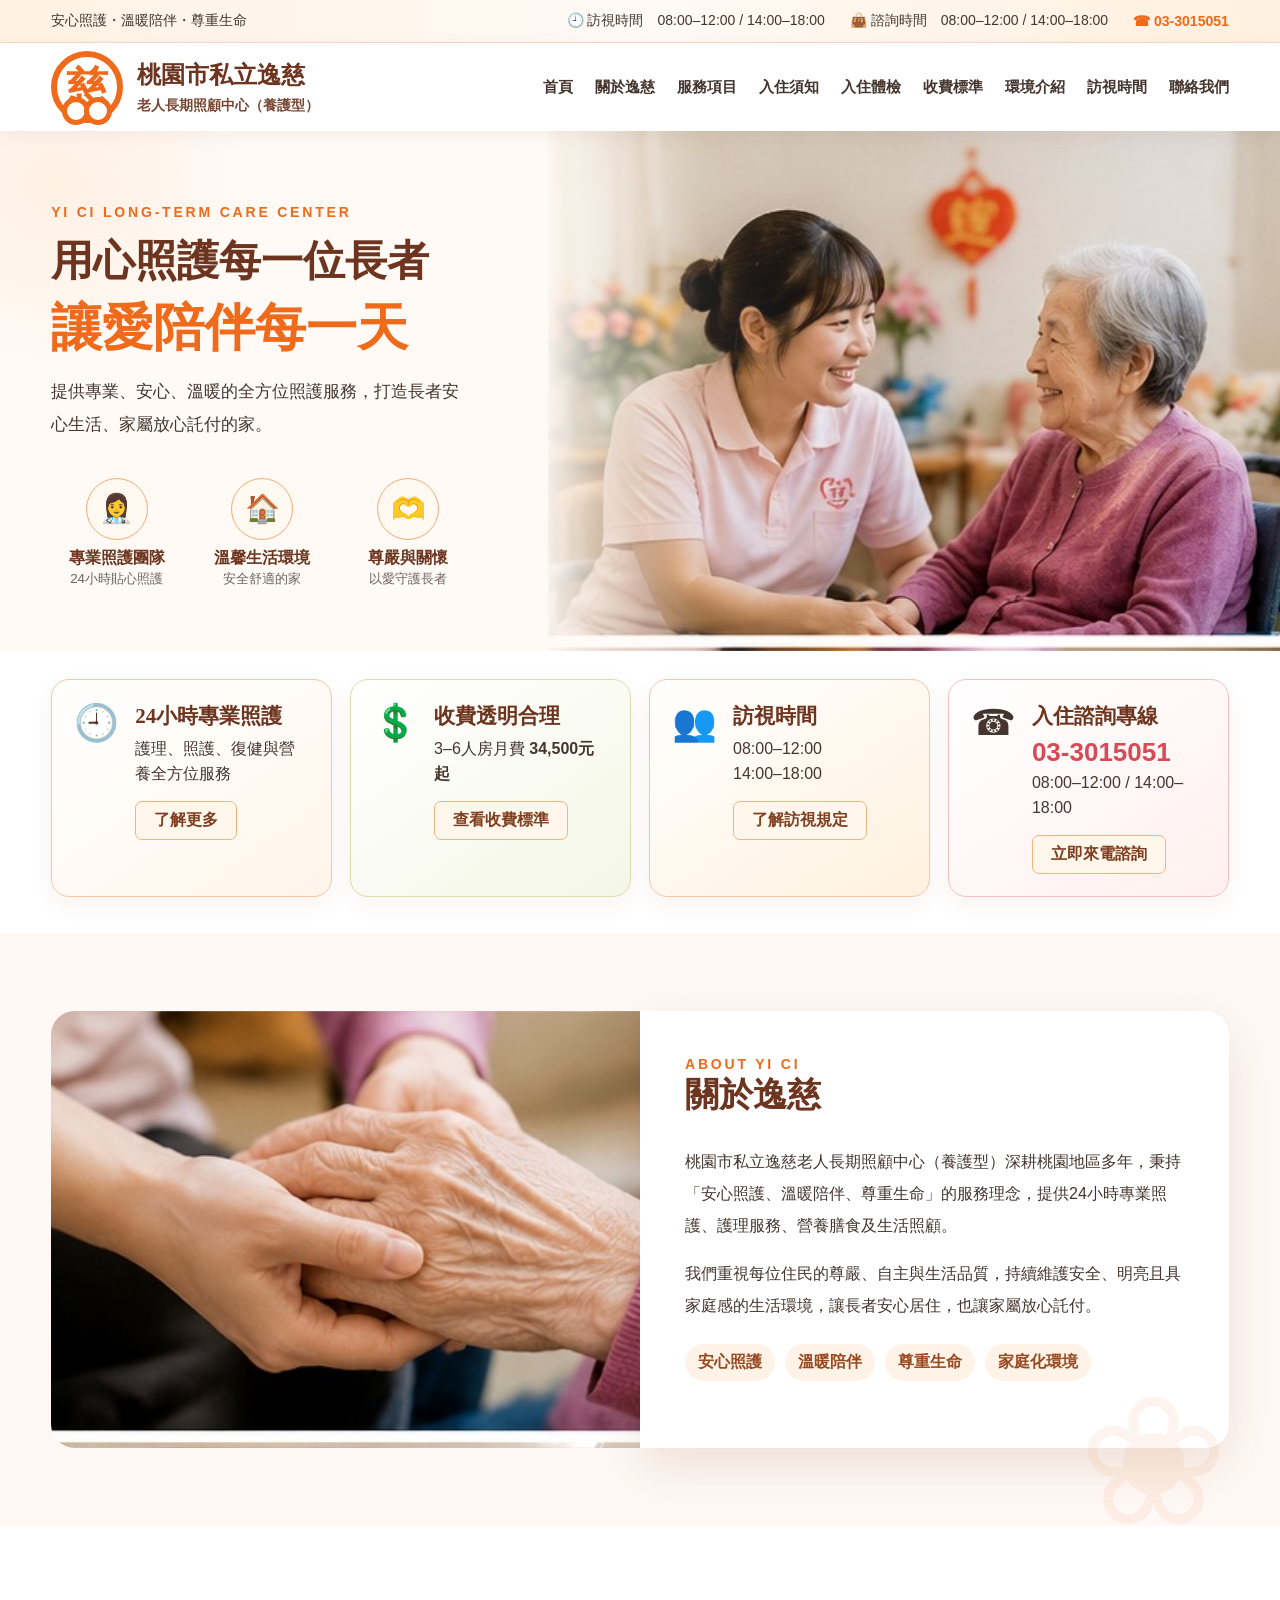
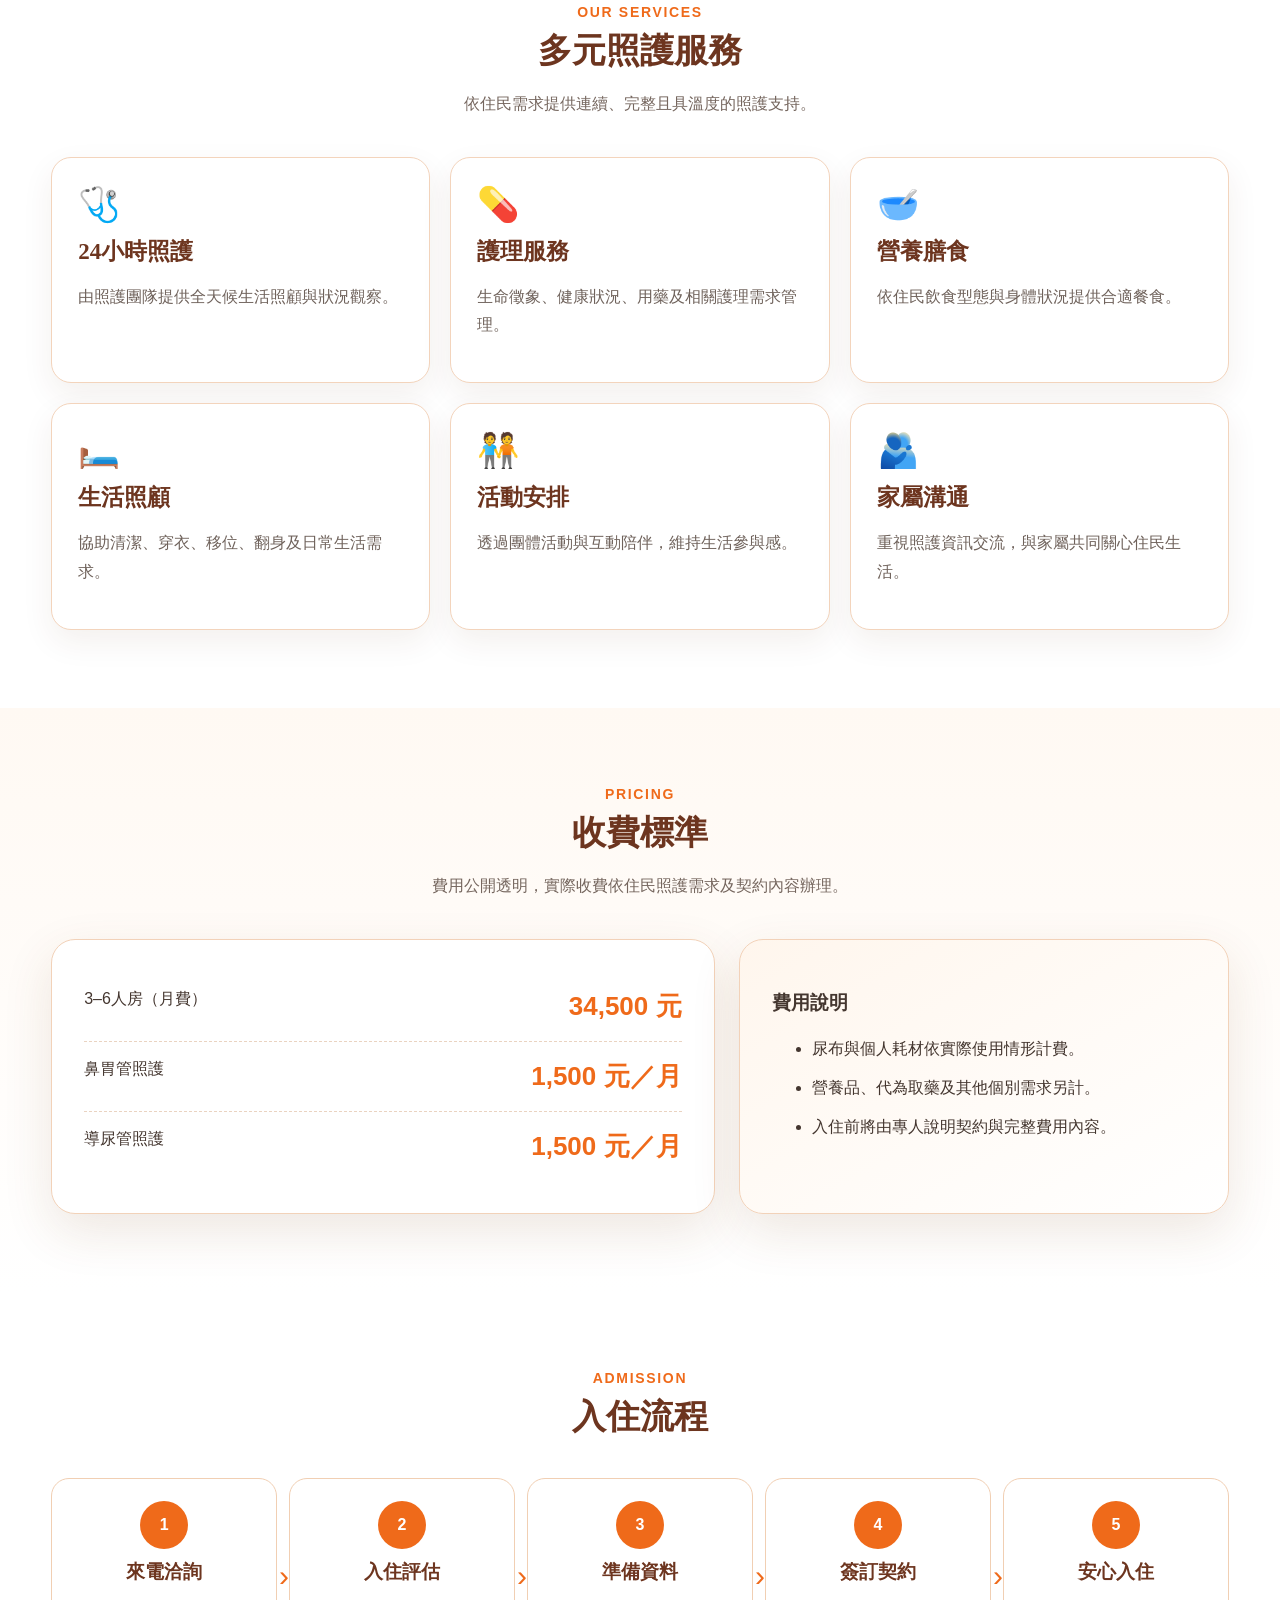
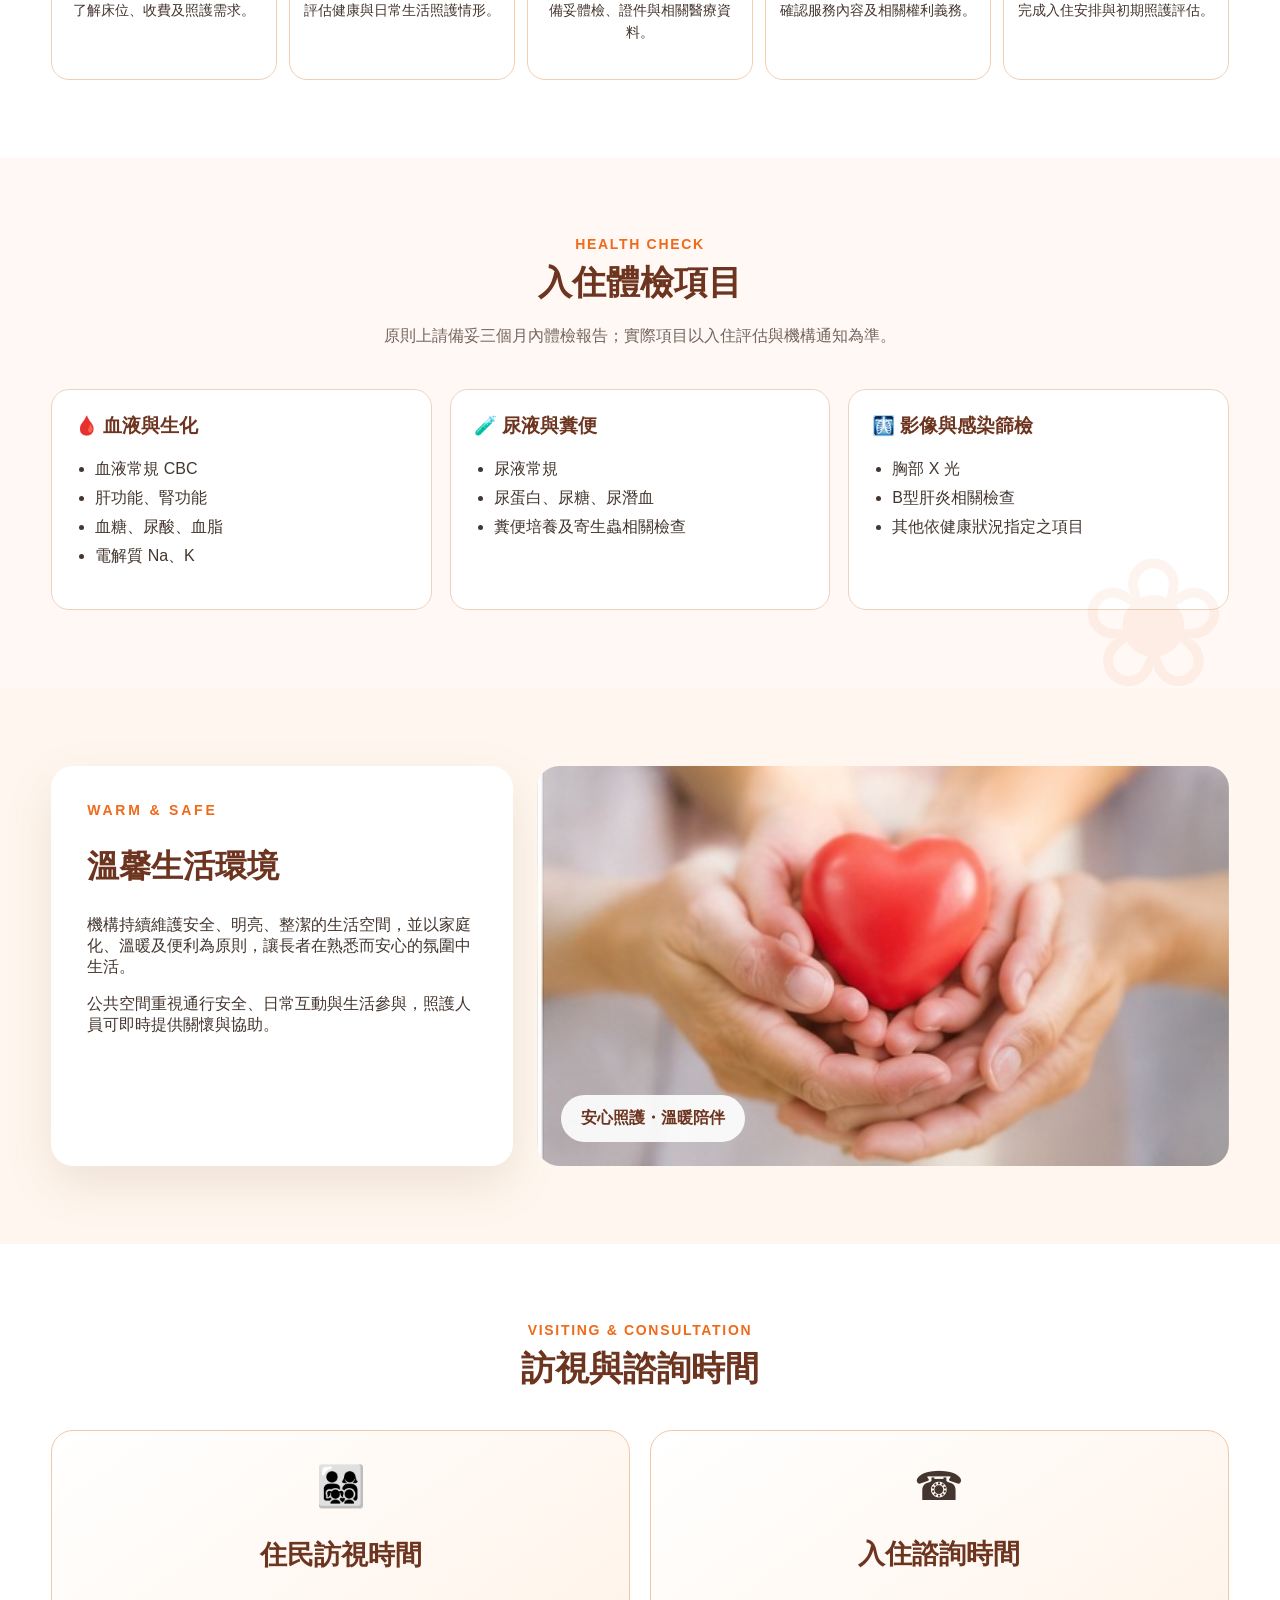
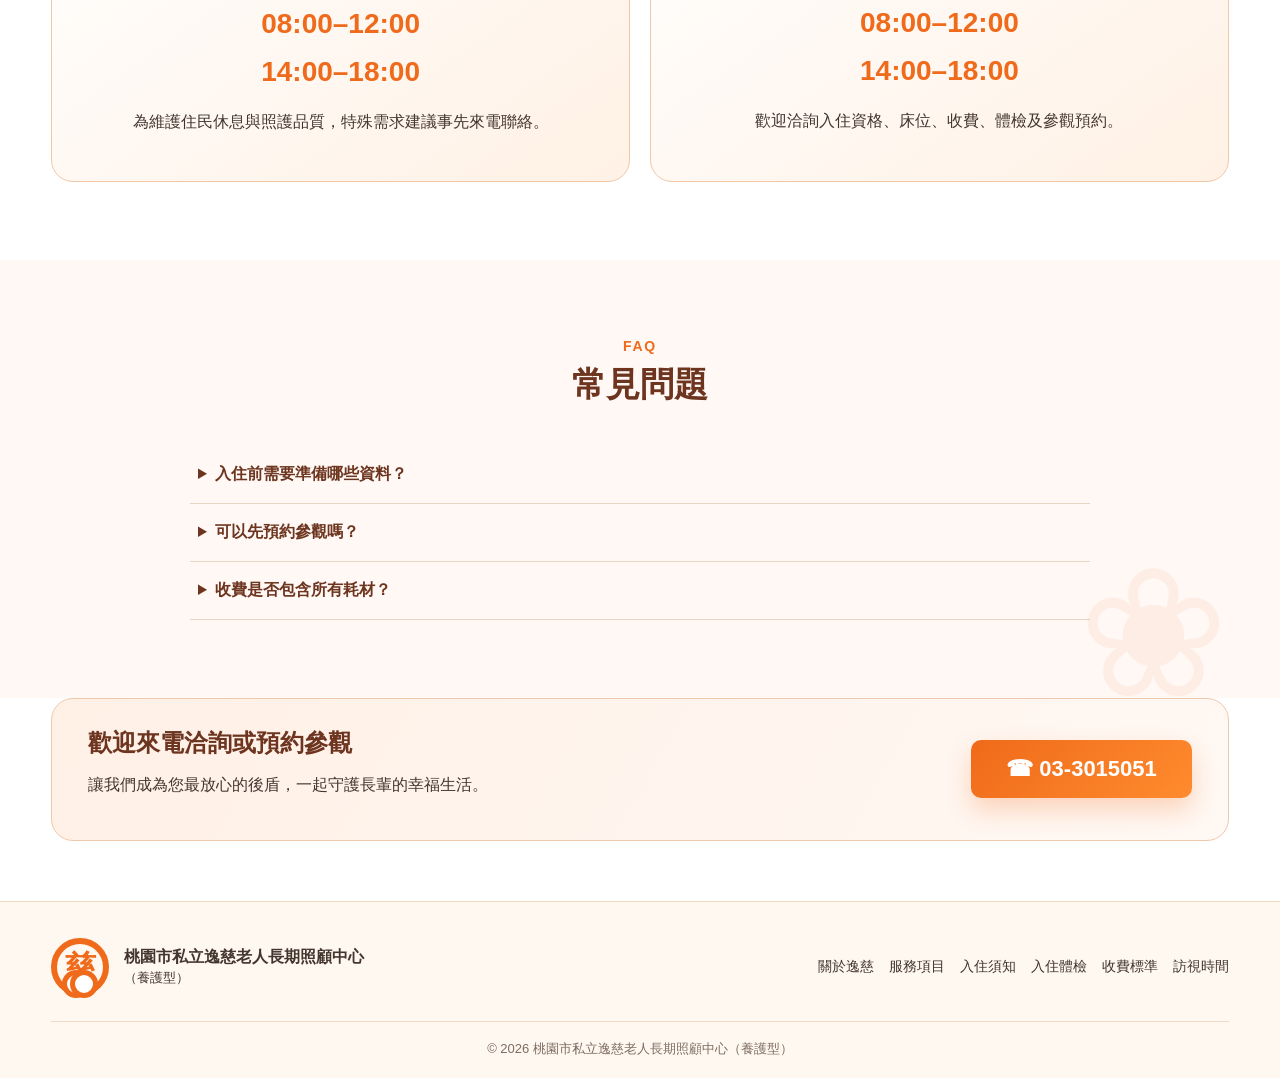
==== index.html @ f3d0037b "Add files via upload" ====
<!doctype html>
<html lang="zh-Hant">
<head>
<meta charset="utf-8">
<meta name="viewport" content="width=device-width, initial-scale=1">
<meta name="description" content="桃園市私立逸慈老人長期照顧中心（養護型），提供24小時專業照護、護理服務、生活照顧與入住諮詢。">
<title>桃園市私立逸慈老人長期照顧中心（養護型）</title>
<style>
:root{
  --orange:#ef6a1a;--orange2:#ff8a43;--brown:#6d351f;--text:#44362f;
  --cream:#fff8f1;--soft:#fff1e5;--line:#f4c6a3;--green:#789b2e;--red:#d94a56;
  --shadow:0 18px 50px rgba(112,62,27,.12);--radius:24px;
}
*{box-sizing:border-box}html{scroll-behavior:smooth}
body{margin:0;font-family:"Noto Sans TC","Microsoft JhengHei",sans-serif;color:var(--text);background:#fff}
a{text-decoration:none;color:inherit}.container{width:min(1180px,92%);margin:auto}
.topbar{background:linear-gradient(90deg,#fff2e4,#fffaf5,#fff0df);border-bottom:1px solid #f7dbc6}
.topbar .container{min-height:42px;display:flex;align-items:center;justify-content:space-between;gap:20px;font-size:14px}
.top-items{display:flex;gap:25px;align-items:center}.top-items strong{color:var(--orange)}
header{position:sticky;top:0;z-index:20;background:rgba(255,255,255,.96);backdrop-filter:blur(10px);box-shadow:0 4px 18px rgba(80,40,20,.06)}
.nav{min-height:88px;display:flex;align-items:center;justify-content:space-between;gap:25px}
.brand{display:flex;align-items:center;gap:14px;min-width:360px}
.logo{width:72px;height:72px;display:grid;place-items:center;border:6px solid var(--orange);border-radius:50%;position:relative;color:var(--orange);font:700 42px "DFKai-SB","KaiTi",serif}
.logo:before,.logo:after{content:"";position:absolute;width:18px;height:18px;background:#fff;border:5px solid var(--orange);border-radius:50%;bottom:-8px}
.logo:before{left:5px}.logo:after{right:5px}
.brand h1{font-family:"DFKai-SB","KaiTi",serif;font-size:24px;color:var(--brown);margin:0 0 5px;white-space:nowrap}
.brand small{font-size:14px;color:#774733;font-weight:700}
.menu{display:flex;gap:22px;align-items:center;font-size:15px;font-weight:700}
.menu a{position:relative;padding:32px 0}.menu a:after{content:"";position:absolute;left:50%;right:50%;bottom:21px;height:2px;background:var(--orange);transition:.25s}
.menu a:hover:after{left:0;right:0}.mobile-menu{display:none}

.hero{background:linear-gradient(90deg,#fffaf5 0 42%,#f6e4d5 42%);overflow:hidden}
.hero-grid{display:grid;grid-template-columns:42% 58%;min-height:520px}
.hero-copy{padding:60px 5vw 50px max(4vw,calc((100vw - 1180px)/2));display:flex;flex-direction:column;justify-content:center;background:
radial-gradient(circle at 10% 10%,rgba(255,204,166,.22),transparent 28%)}
.eyebrow{color:var(--orange);font-weight:900;letter-spacing:.2em;font-size:14px}
.hero h2{font-family:"DFKai-SB","KaiTi",serif;font-size:42px;line-height:1.42;color:var(--brown);margin:12px 0}
.hero h2 span{display:block;color:var(--orange);font-size:51px}
.hero-copy>p{font-size:17px;line-height:1.9;margin:0 0 25px}
.hero-points{display:grid;grid-template-columns:repeat(3,1fr);gap:15px;margin-top:12px}
.point{text-align:center}.point-icon{width:62px;height:62px;margin:auto;border:1px solid #f2ae75;border-radius:50%;display:grid;place-items:center;font-size:28px;background:#fff9f2}
.point b{display:block;margin-top:8px;color:var(--brown)}.point small{color:#6e625d}
.hero-photo{position:relative;min-height:520px;background:url("assets/hero-care.jpg") center/cover no-repeat}
.hero-photo:before{content:"";position:absolute;inset:0;background:linear-gradient(90deg,#fffaf5 0%,rgba(255,250,245,.12) 22%,transparent 55%)}

.quick{padding:28px 0 36px;background:#fff}
.quick-grid{display:grid;grid-template-columns:repeat(4,1fr);gap:18px}
.quick-card{min-height:165px;border:1px solid var(--line);border-radius:18px;padding:22px;display:flex;gap:16px;align-items:flex-start;background:linear-gradient(145deg,#fff,#fff5ea);box-shadow:0 8px 24px rgba(129,70,34,.06)}
.quick-card:nth-child(2){background:linear-gradient(145deg,#fff,#f4f7e6);border-color:#d8dfa9}
.quick-card:nth-child(3){background:linear-gradient(145deg,#fff,#fff1df)}
.quick-card:nth-child(4){background:linear-gradient(145deg,#fff,#fff0ef);border-color:#f2c0c0}
.quick-icon{font-size:36px}.quick-card h3{margin:0 0 7px;font-family:"DFKai-SB","KaiTi",serif;color:var(--brown);font-size:21px}
.quick-card p{margin:3px 0;line-height:1.55}.quick-card .big{font-size:26px;color:var(--red);font-weight:900}
.mini-btn{display:inline-block;margin-top:11px;padding:8px 18px;border:1px solid #efb57d;border-radius:7px;background:#fff7eb;color:#7e3e1f;font-weight:700}

.section{padding:78px 0}.title{text-align:center;margin-bottom:38px}
.title .eyebrow{letter-spacing:.12em}.title h2{font:700 34px "DFKai-SB","KaiTi",serif;color:var(--brown);margin:8px}
.title p{color:#75665e;line-height:1.8}
.about{background:#fff8f4;position:relative;overflow:hidden}
.about:after{content:"❀";position:absolute;right:4%;bottom:-40px;font-size:180px;color:rgba(239,106,26,.07)}
.about-grid{display:grid;grid-template-columns:1fr 1fr;align-items:stretch}
.about-image{min-height:390px;background:url("assets/hands-care.jpg") center/cover;border-radius:24px 0 0 24px}
.about-copy{background:#fff;padding:45px;border-radius:0 24px 24px 0;box-shadow:var(--shadow)}
.about-copy h2{font:700 34px "DFKai-SB","KaiTi",serif;color:var(--brown);margin-top:0}
.about-copy p{line-height:2;font-size:16px}
.badges{display:flex;flex-wrap:wrap;gap:10px;margin:22px 0}.badge{padding:8px 13px;border-radius:99px;background:#fff2e7;color:#9a4a20;font-weight:700}

.services-grid{display:grid;grid-template-columns:repeat(3,1fr);gap:20px}
.service{border:1px solid #f3d4bc;border-radius:20px;padding:26px;background:#fff;box-shadow:0 12px 32px rgba(90,44,18,.07);transition:.25s}
.service:hover{transform:translateY(-5px);box-shadow:var(--shadow)}
.service .ico{font-size:34px}.service h3{font:700 23px "DFKai-SB","KaiTi",serif;color:var(--brown);margin:12px 0}.service p{line-height:1.8;color:#6f625b}

.price{background:linear-gradient(180deg,#fff9f3,#fff)}
.price-board{display:grid;grid-template-columns:1.15fr .85fr;gap:24px}
.price-main,.notice{border-radius:var(--radius);background:#fff;box-shadow:var(--shadow);padding:32px;border:1px solid #f2d2b9}
.price-row{display:flex;justify-content:space-between;gap:20px;padding:17px 0;border-bottom:1px dashed #ead3c1}
.price-row:last-child{border:0}.price-row strong{color:var(--orange);font-size:26px}
.notice{background:linear-gradient(150deg,#fff6ed,#fff)}.notice li{margin:12px 0;line-height:1.7}

.flow{display:grid;grid-template-columns:repeat(5,1fr);gap:12px;position:relative}
.step{text-align:center;padding:22px 12px;background:#fff;border:1px solid #f1cfb3;border-radius:18px;position:relative}
.step:not(:last-child):after{content:"›";position:absolute;right:-13px;top:40%;font-size:30px;color:var(--orange);z-index:2}
.step span{width:48px;height:48px;border-radius:50%;display:grid;place-items:center;margin:0 auto 10px;background:var(--orange);color:#fff;font-weight:900}.step h3{margin:7px;color:var(--brown)}.step p{font-size:14px;line-height:1.6}

.checkup-grid{display:grid;grid-template-columns:repeat(3,1fr);gap:18px}.check-card{padding:23px;border-radius:18px;background:#fff;border:1px solid #edd3bf}.check-card h3{color:var(--brown);margin:0 0 12px}.check-card ul{padding-left:20px;line-height:1.8}
.environment{background:#fff7ef}
.env-grid{display:grid;grid-template-columns:.8fr 1.2fr;gap:24px;align-items:stretch}
.env-copy{padding:36px;background:#fff;border-radius:22px;box-shadow:var(--shadow)}.env-copy h2{font:700 32px "DFKai-SB","KaiTi",serif;color:var(--brown)}
.env-photo{min-height:400px;background:url("assets/heart-care.jpg") center/cover;border-radius:22px;position:relative}
.env-photo:after{content:"安心照護・溫暖陪伴";position:absolute;left:24px;bottom:24px;background:rgba(255,255,255,.9);padding:13px 20px;border-radius:999px;color:var(--brown);font-weight:900}

.hours-grid{display:grid;grid-template-columns:1fr 1fr;gap:20px}.hours-card{padding:32px;border-radius:22px;background:linear-gradient(145deg,#fff,#fff1e5);border:1px solid #f2c7a6;text-align:center}
.hours-card h3{font:700 27px "DFKai-SB","KaiTi",serif;color:var(--brown)}.hours-card .time{font-size:28px;color:var(--orange);font-weight:900;line-height:1.7}

.faq{max-width:900px;margin:auto}.faq details{border-bottom:1px solid #ead6c5;padding:18px 8px}.faq summary{font-weight:900;color:var(--brown);cursor:pointer}.faq p{line-height:1.8;color:#695e57}

.contact-box{background:linear-gradient(120deg,#fff0e6,#fff8f3);border:1px solid #f0c9ac;border-radius:22px;padding:28px 36px;display:flex;align-items:center;justify-content:space-between;gap:25px}
.call-btn{background:linear-gradient(135deg,var(--orange),#ff8b2e);color:#fff;padding:16px 35px;border-radius:10px;font-size:22px;font-weight:900;box-shadow:0 12px 24px rgba(239,106,26,.25)}

footer{margin-top:60px;background:#fff8f0;border-top:1px solid #f3d7c0;padding:36px 0 20px}
.footer-grid{display:flex;justify-content:space-between;gap:30px;align-items:center}.footer-brand{display:flex;align-items:center;gap:15px}.footer-links{display:flex;flex-wrap:wrap;gap:15px;font-size:14px}.copyright{text-align:center;border-top:1px solid #efd9c8;margin-top:25px;padding-top:18px;font-size:13px;color:#7e6c61}
.float-call{display:none}

@media(max-width:1000px){
 .menu{display:none}.mobile-menu{display:block;font-size:25px}.brand{min-width:0}
 .hero-grid{grid-template-columns:1fr}.hero-copy{padding:45px 6%;order:2}.hero-photo{min-height:430px;order:1}.hero-photo:before{background:linear-gradient(0deg,#fffaf5 0%,transparent 30%)}
 .quick-grid,.services-grid{grid-template-columns:repeat(2,1fr)}.price-board,.about-grid,.env-grid{grid-template-columns:1fr}
 .about-image{border-radius:24px 24px 0 0}.about-copy{border-radius:0 0 24px 24px}.flow{grid-template-columns:repeat(2,1fr)}.step:after{display:none}
}
@media(max-width:650px){
 .topbar .container{justify-content:center}.topbar .container>span{display:none}.top-items{gap:12px;font-size:12px}.top-items div:nth-child(2){display:none}
 .nav{min-height:74px}.logo{width:55px;height:55px;font-size:31px;border-width:4px}.brand h1{font-size:17px;white-space:normal}.brand small{font-size:11px}
 .hero-photo{min-height:330px}.hero h2{font-size:32px}.hero h2 span{font-size:40px}.hero-points{grid-template-columns:1fr 1fr 1fr}.point b{font-size:13px}.point small{display:none}
 .quick-grid,.services-grid,.checkup-grid,.hours-grid{grid-template-columns:1fr}.quick-card{min-height:auto}.section{padding:55px 0}
 .flow{grid-template-columns:1fr}.price-board{grid-template-columns:1fr}.contact-box{flex-direction:column;text-align:center}.footer-grid{flex-direction:column;align-items:flex-start}
 .float-call{display:block;position:fixed;right:16px;bottom:16px;z-index:30;background:var(--orange);color:#fff;padding:13px 18px;border-radius:999px;font-weight:900;box-shadow:0 10px 25px rgba(0,0,0,.22)}
}
</style>
</head>
<body>
<div class="topbar">
 <div class="container">
  <span>安心照護・溫暖陪伴・尊重生命</span>
  <div class="top-items">
   <div>🕘 訪視時間　08:00–12:00 / 14:00–18:00</div>
   <div>👜 諮詢時間　08:00–12:00 / 14:00–18:00</div>
   <div><strong>☎ 03-3015051</strong></div>
  </div>
 </div>
</div>
<header>
 <div class="container nav">
  <a class="brand" href="#home">
   <div class="logo">慈</div>
   <div><h1>桃園市私立逸慈</h1><small>老人長期照顧中心（養護型）</small></div>
  </a>
  <nav class="menu">
   <a href="#home">首頁</a><a href="#about">關於逸慈</a><a href="#services">服務項目</a>
   <a href="#admission">入住須知</a><a href="#checkup">入住體檢</a><a href="#price">收費標準</a>
   <a href="#environment">環境介紹</a><a href="#hours">訪視時間</a><a href="#contact">聯絡我們</a>
  </nav>
  <div class="mobile-menu">☰</div>
 </div>
</header>

<main id="home">
<section class="hero">
 <div class="hero-grid">
  <div class="hero-copy">
   <div class="eyebrow">YI CI LONG-TERM CARE CENTER</div>
   <h2>用心照護每一位長者<span>讓愛陪伴每一天</span></h2>
   <p>提供專業、安心、溫暖的全方位照護服務，打造長者安心生活、家屬放心託付的家。</p>
   <div class="hero-points">
    <div class="point"><div class="point-icon">👩‍⚕️</div><b>專業照護團隊</b><small>24小時貼心照護</small></div>
    <div class="point"><div class="point-icon">🏠</div><b>溫馨生活環境</b><small>安全舒適的家</small></div>
    <div class="point"><div class="point-icon">🫶</div><b>尊嚴與關懷</b><small>以愛守護長者</small></div>
   </div>
  </div>
  <div class="hero-photo" role="img" aria-label="照護人員溫暖陪伴長者"></div>
 </div>
</section>

<section class="quick">
 <div class="container quick-grid">
  <article class="quick-card"><div class="quick-icon">🕘</div><div><h3>24小時專業照護</h3><p>護理、照護、復健與營養全方位服務</p><a class="mini-btn" href="#services">了解更多</a></div></article>
  <article class="quick-card"><div class="quick-icon">💲</div><div><h3>收費透明合理</h3><p>3–6人房月費 <b>34,500元起</b></p><a class="mini-btn" href="#price">查看收費標準</a></div></article>
  <article class="quick-card"><div class="quick-icon">👥</div><div><h3>訪視時間</h3><p>08:00–12:00<br>14:00–18:00</p><a class="mini-btn" href="#hours">了解訪視規定</a></div></article>
  <article class="quick-card"><div class="quick-icon">☎</div><div><h3>入住諮詢專線</h3><div class="big">03-3015051</div><p>08:00–12:00 / 14:00–18:00</p><a class="mini-btn" href="tel:033015051">立即來電諮詢</a></div></article>
 </div>
</section>

<section id="about" class="section about">
 <div class="container about-grid">
  <div class="about-image" role="img" aria-label="溫暖牽手與陪伴"></div>
  <div class="about-copy">
   <div class="eyebrow">ABOUT YI CI</div><h2>關於逸慈</h2>
   <p>桃園市私立逸慈老人長期照顧中心（養護型）深耕桃園地區多年，秉持「安心照護、溫暖陪伴、尊重生命」的服務理念，提供24小時專業照護、護理服務、營養膳食及生活照顧。</p>
   <p>我們重視每位住民的尊嚴、自主與生活品質，持續維護安全、明亮且具家庭感的生活環境，讓長者安心居住，也讓家屬放心託付。</p>
   <div class="badges"><span class="badge">安心照護</span><span class="badge">溫暖陪伴</span><span class="badge">尊重生命</span><span class="badge">家庭化環境</span></div>
  </div>
 </div>
</section>

<section id="services" class="section">
 <div class="container">
  <div class="title"><div class="eyebrow">OUR SERVICES</div><h2>多元照護服務</h2><p>依住民需求提供連續、完整且具溫度的照護支持。</p></div>
  <div class="services-grid">
   <article class="service"><div class="ico">🩺</div><h3>24小時照護</h3><p>由照護團隊提供全天候生活照顧與狀況觀察。</p></article>
   <article class="service"><div class="ico">💊</div><h3>護理服務</h3><p>生命徵象、健康狀況、用藥及相關護理需求管理。</p></article>
   <article class="service"><div class="ico">🥣</div><h3>營養膳食</h3><p>依住民飲食型態與身體狀況提供合適餐食。</p></article>
   <article class="service"><div class="ico">🛏️</div><h3>生活照顧</h3><p>協助清潔、穿衣、移位、翻身及日常生活需求。</p></article>
   <article class="service"><div class="ico">🧑‍🤝‍🧑</div><h3>活動安排</h3><p>透過團體活動與互動陪伴，維持生活參與感。</p></article>
   <article class="service"><div class="ico">🫂</div><h3>家屬溝通</h3><p>重視照護資訊交流，與家屬共同關心住民生活。</p></article>
  </div>
 </div>
</section>

<section id="price" class="section price">
 <div class="container">
  <div class="title"><div class="eyebrow">PRICING</div><h2>收費標準</h2><p>費用公開透明，實際收費依住民照護需求及契約內容辦理。</p></div>
  <div class="price-board">
   <div class="price-main">
    <div class="price-row"><span>3–6人房（月費）</span><strong>34,500 元</strong></div>
    <div class="price-row"><span>鼻胃管照護</span><strong>1,500 元／月</strong></div>
    <div class="price-row"><span>導尿管照護</span><strong>1,500 元／月</strong></div>
   </div>
   <div class="notice"><h3>費用說明</h3><ul><li>尿布與個人耗材依實際使用情形計費。</li><li>營養品、代為取藥及其他個別需求另計。</li><li>入住前將由專人說明契約與完整費用內容。</li></ul></div>
  </div>
 </div>
</section>

<section id="admission" class="section">
 <div class="container">
  <div class="title"><div class="eyebrow">ADMISSION</div><h2>入住流程</h2></div>
  <div class="flow">
   <div class="step"><span>1</span><h3>來電洽詢</h3><p>了解床位、收費及照護需求。</p></div>
   <div class="step"><span>2</span><h3>入住評估</h3><p>評估健康與日常生活照護情形。</p></div>
   <div class="step"><span>3</span><h3>準備資料</h3><p>備妥體檢、證件與相關醫療資料。</p></div>
   <div class="step"><span>4</span><h3>簽訂契約</h3><p>確認服務內容及相關權利義務。</p></div>
   <div class="step"><span>5</span><h3>安心入住</h3><p>完成入住安排與初期照護評估。</p></div>
  </div>
 </div>
</section>

<section id="checkup" class="section about">
 <div class="container">
  <div class="title"><div class="eyebrow">HEALTH CHECK</div><h2>入住體檢項目</h2><p>原則上請備妥三個月內體檢報告；實際項目以入住評估與機構通知為準。</p></div>
  <div class="checkup-grid">
   <div class="check-card"><h3>🩸 血液與生化</h3><ul><li>血液常規 CBC</li><li>肝功能、腎功能</li><li>血糖、尿酸、血脂</li><li>電解質 Na、K</li></ul></div>
   <div class="check-card"><h3>🧪 尿液與糞便</h3><ul><li>尿液常規</li><li>尿蛋白、尿糖、尿潛血</li><li>糞便培養及寄生蟲相關檢查</li></ul></div>
   <div class="check-card"><h3>🩻 影像與感染篩檢</h3><ul><li>胸部 X 光</li><li>B型肝炎相關檢查</li><li>其他依健康狀況指定之項目</li></ul></div>
  </div>
 </div>
</section>

<section id="environment" class="section environment">
 <div class="container env-grid">
  <div class="env-copy"><div class="eyebrow">WARM & SAFE</div><h2>溫馨生活環境</h2><p>機構持續維護安全、明亮、整潔的生活空間，並以家庭化、溫暖及便利為原則，讓長者在熟悉而安心的氛圍中生活。</p><p>公共空間重視通行安全、日常互動與生活參與，照護人員可即時提供關懷與協助。</p></div>
  <div class="env-photo" role="img" aria-label="以愛心象徵照護與陪伴"></div>
 </div>
</section>

<section id="hours" class="section">
 <div class="container">
  <div class="title"><div class="eyebrow">VISITING & CONSULTATION</div><h2>訪視與諮詢時間</h2></div>
  <div class="hours-grid">
   <div class="hours-card"><div style="font-size:40px">👨‍👩‍👧‍👦</div><h3>住民訪視時間</h3><div class="time">08:00–12:00<br>14:00–18:00</div><p>為維護住民休息與照護品質，特殊需求建議事先來電聯絡。</p></div>
   <div class="hours-card"><div style="font-size:40px">☎</div><h3>入住諮詢時間</h3><div class="time">08:00–12:00<br>14:00–18:00</div><p>歡迎洽詢入住資格、床位、收費、體檢及參觀預約。</p></div>
  </div>
 </div>
</section>

<section class="section about">
 <div class="container">
  <div class="title"><div class="eyebrow">FAQ</div><h2>常見問題</h2></div>
  <div class="faq">
   <details><summary>入住前需要準備哪些資料？</summary><p>一般包含住民及家屬證件、近期體檢報告、用藥資料、醫療摘要及機構通知之相關文件。</p></details>
   <details><summary>可以先預約參觀嗎？</summary><p>可以。建議於諮詢時間來電預約，以利安排專人接待及說明。</p></details>
   <details><summary>收費是否包含所有耗材？</summary><p>月費及管路照護費依公告辦理；尿布、營養品與個別醫療或生活耗材依實際需求另計。</p></details>
  </div>
 </div>
</section>

<section id="contact" class="container">
 <div class="contact-box">
  <div><h2 style="margin:0;color:var(--brown);font-family:'DFKai-SB','KaiTi',serif">歡迎來電洽詢或預約參觀</h2><p>讓我們成為您最放心的後盾，一起守護長輩的幸福生活。</p></div>
  <a class="call-btn" href="tel:033015051">☎ 03-3015051</a>
 </div>
</section>
</main>

<footer>
 <div class="container footer-grid">
  <div class="footer-brand"><div class="logo" style="width:58px;height:58px;font-size:31px">慈</div><div><b>桃園市私立逸慈老人長期照顧中心</b><br><small>（養護型）</small></div></div>
  <div class="footer-links"><a href="#about">關於逸慈</a><a href="#services">服務項目</a><a href="#admission">入住須知</a><a href="#checkup">入住體檢</a><a href="#price">收費標準</a><a href="#hours">訪視時間</a></div>
 </div>
 <div class="container copyright">© 2026 桃園市私立逸慈老人長期照顧中心（養護型）</div>
</footer>
<a class="float-call" href="tel:033015051">☎ 立即來電</a>
</body>
</html>
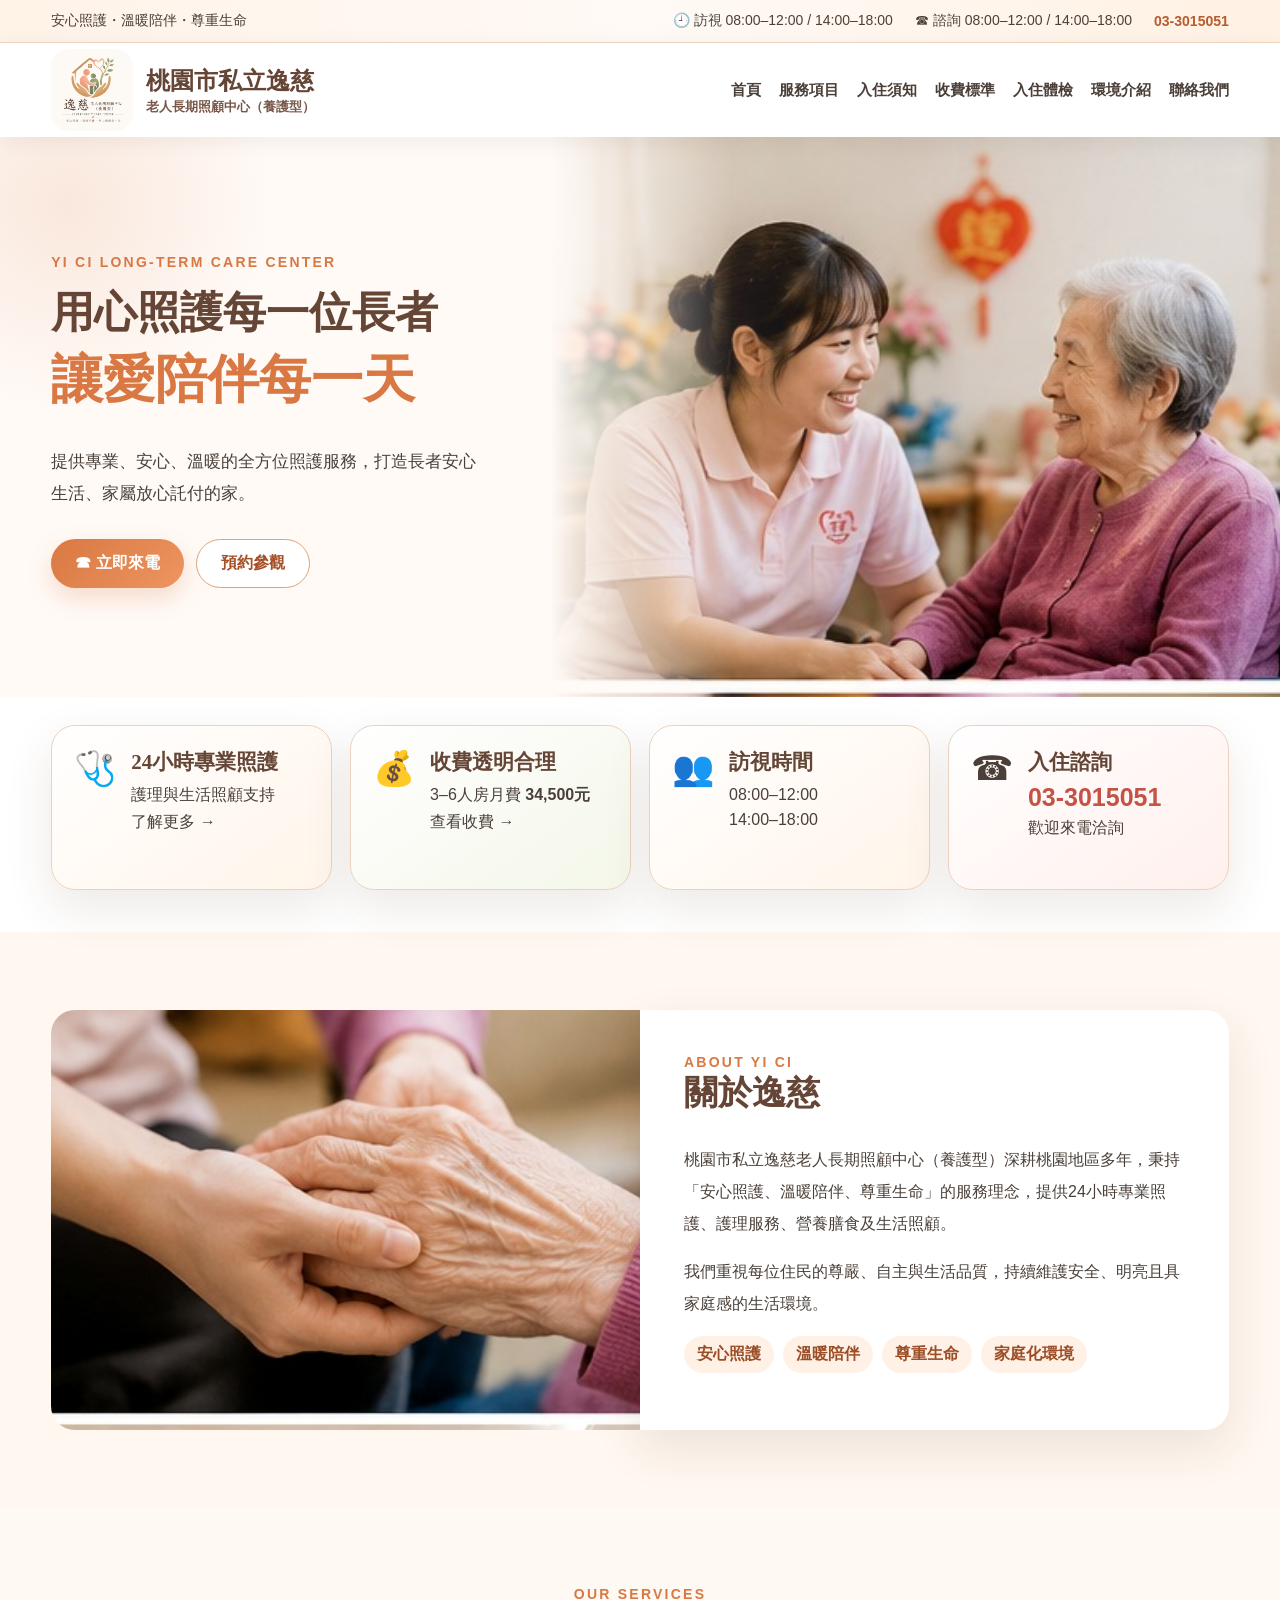
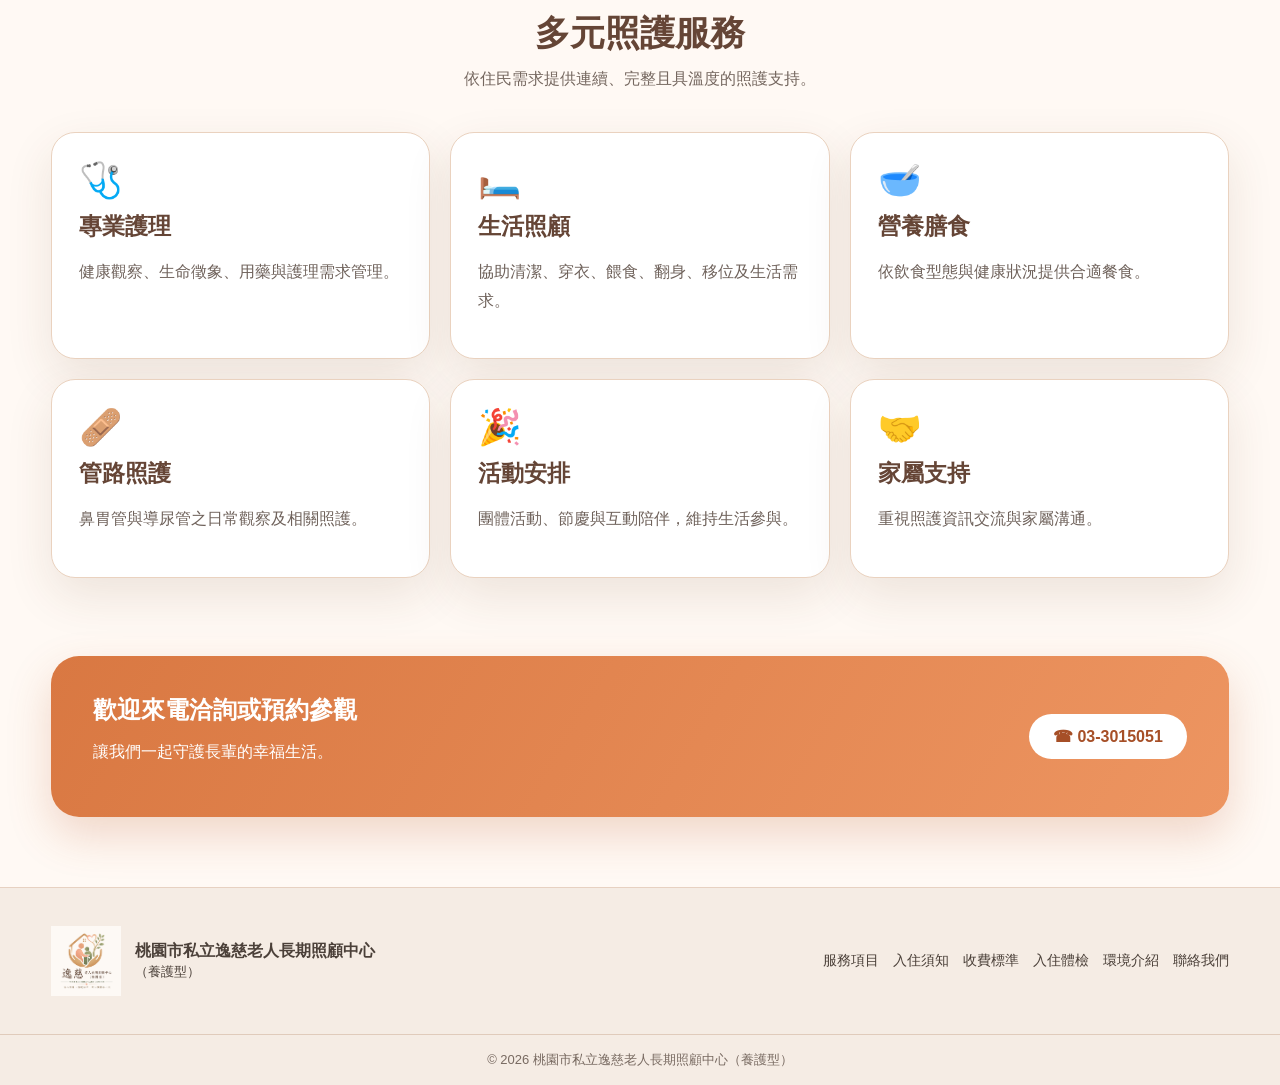
==== commit 15b74a87: "Add files via upload" ====
--- a/index.html
+++ b/index.html
@@ -1,281 +1 @@
-<!doctype html>
-<html lang="zh-Hant">
-<head>
-<meta charset="utf-8">
-<meta name="viewport" content="width=device-width, initial-scale=1">
-<meta name="description" content="桃園市私立逸慈老人長期照顧中心（養護型），提供24小時專業照護、護理服務、生活照顧與入住諮詢。">
-<title>桃園市私立逸慈老人長期照顧中心（養護型）</title>
-<style>
-:root{
-  --orange:#ef6a1a;--orange2:#ff8a43;--brown:#6d351f;--text:#44362f;
-  --cream:#fff8f1;--soft:#fff1e5;--line:#f4c6a3;--green:#789b2e;--red:#d94a56;
-  --shadow:0 18px 50px rgba(112,62,27,.12);--radius:24px;
-}
-*{box-sizing:border-box}html{scroll-behavior:smooth}
-body{margin:0;font-family:"Noto Sans TC","Microsoft JhengHei",sans-serif;color:var(--text);background:#fff}
-a{text-decoration:none;color:inherit}.container{width:min(1180px,92%);margin:auto}
-.topbar{background:linear-gradient(90deg,#fff2e4,#fffaf5,#fff0df);border-bottom:1px solid #f7dbc6}
-.topbar .container{min-height:42px;display:flex;align-items:center;justify-content:space-between;gap:20px;font-size:14px}
-.top-items{display:flex;gap:25px;align-items:center}.top-items strong{color:var(--orange)}
-header{position:sticky;top:0;z-index:20;background:rgba(255,255,255,.96);backdrop-filter:blur(10px);box-shadow:0 4px 18px rgba(80,40,20,.06)}
-.nav{min-height:88px;display:flex;align-items:center;justify-content:space-between;gap:25px}
-.brand{display:flex;align-items:center;gap:14px;min-width:360px}
-.logo{width:72px;height:72px;display:grid;place-items:center;border:6px solid var(--orange);border-radius:50%;position:relative;color:var(--orange);font:700 42px "DFKai-SB","KaiTi",serif}
-.logo:before,.logo:after{content:"";position:absolute;width:18px;height:18px;background:#fff;border:5px solid var(--orange);border-radius:50%;bottom:-8px}
-.logo:before{left:5px}.logo:after{right:5px}
-.brand h1{font-family:"DFKai-SB","KaiTi",serif;font-size:24px;color:var(--brown);margin:0 0 5px;white-space:nowrap}
-.brand small{font-size:14px;color:#774733;font-weight:700}
-.menu{display:flex;gap:22px;align-items:center;font-size:15px;font-weight:700}
-.menu a{position:relative;padding:32px 0}.menu a:after{content:"";position:absolute;left:50%;right:50%;bottom:21px;height:2px;background:var(--orange);transition:.25s}
-.menu a:hover:after{left:0;right:0}.mobile-menu{display:none}
-
-.hero{background:linear-gradient(90deg,#fffaf5 0 42%,#f6e4d5 42%);overflow:hidden}
-.hero-grid{display:grid;grid-template-columns:42% 58%;min-height:520px}
-.hero-copy{padding:60px 5vw 50px max(4vw,calc((100vw - 1180px)/2));display:flex;flex-direction:column;justify-content:center;background:
-radial-gradient(circle at 10% 10%,rgba(255,204,166,.22),transparent 28%)}
-.eyebrow{color:var(--orange);font-weight:900;letter-spacing:.2em;font-size:14px}
-.hero h2{font-family:"DFKai-SB","KaiTi",serif;font-size:42px;line-height:1.42;color:var(--brown);margin:12px 0}
-.hero h2 span{display:block;color:var(--orange);font-size:51px}
-.hero-copy>p{font-size:17px;line-height:1.9;margin:0 0 25px}
-.hero-points{display:grid;grid-template-columns:repeat(3,1fr);gap:15px;margin-top:12px}
-.point{text-align:center}.point-icon{width:62px;height:62px;margin:auto;border:1px solid #f2ae75;border-radius:50%;display:grid;place-items:center;font-size:28px;background:#fff9f2}
-.point b{display:block;margin-top:8px;color:var(--brown)}.point small{color:#6e625d}
-.hero-photo{position:relative;min-height:520px;background:url("assets/hero-care.jpg") center/cover no-repeat}
-.hero-photo:before{content:"";position:absolute;inset:0;background:linear-gradient(90deg,#fffaf5 0%,rgba(255,250,245,.12) 22%,transparent 55%)}
-
-.quick{padding:28px 0 36px;background:#fff}
-.quick-grid{display:grid;grid-template-columns:repeat(4,1fr);gap:18px}
-.quick-card{min-height:165px;border:1px solid var(--line);border-radius:18px;padding:22px;display:flex;gap:16px;align-items:flex-start;background:linear-gradient(145deg,#fff,#fff5ea);box-shadow:0 8px 24px rgba(129,70,34,.06)}
-.quick-card:nth-child(2){background:linear-gradient(145deg,#fff,#f4f7e6);border-color:#d8dfa9}
-.quick-card:nth-child(3){background:linear-gradient(145deg,#fff,#fff1df)}
-.quick-card:nth-child(4){background:linear-gradient(145deg,#fff,#fff0ef);border-color:#f2c0c0}
-.quick-icon{font-size:36px}.quick-card h3{margin:0 0 7px;font-family:"DFKai-SB","KaiTi",serif;color:var(--brown);font-size:21px}
-.quick-card p{margin:3px 0;line-height:1.55}.quick-card .big{font-size:26px;color:var(--red);font-weight:900}
-.mini-btn{display:inline-block;margin-top:11px;padding:8px 18px;border:1px solid #efb57d;border-radius:7px;background:#fff7eb;color:#7e3e1f;font-weight:700}
-
-.section{padding:78px 0}.title{text-align:center;margin-bottom:38px}
-.title .eyebrow{letter-spacing:.12em}.title h2{font:700 34px "DFKai-SB","KaiTi",serif;color:var(--brown);margin:8px}
-.title p{color:#75665e;line-height:1.8}
-.about{background:#fff8f4;position:relative;overflow:hidden}
-.about:after{content:"❀";position:absolute;right:4%;bottom:-40px;font-size:180px;color:rgba(239,106,26,.07)}
-.about-grid{display:grid;grid-template-columns:1fr 1fr;align-items:stretch}
-.about-image{min-height:390px;background:url("assets/hands-care.jpg") center/cover;border-radius:24px 0 0 24px}
-.about-copy{background:#fff;padding:45px;border-radius:0 24px 24px 0;box-shadow:var(--shadow)}
-.about-copy h2{font:700 34px "DFKai-SB","KaiTi",serif;color:var(--brown);margin-top:0}
-.about-copy p{line-height:2;font-size:16px}
-.badges{display:flex;flex-wrap:wrap;gap:10px;margin:22px 0}.badge{padding:8px 13px;border-radius:99px;background:#fff2e7;color:#9a4a20;font-weight:700}
-
-.services-grid{display:grid;grid-template-columns:repeat(3,1fr);gap:20px}
-.service{border:1px solid #f3d4bc;border-radius:20px;padding:26px;background:#fff;box-shadow:0 12px 32px rgba(90,44,18,.07);transition:.25s}
-.service:hover{transform:translateY(-5px);box-shadow:var(--shadow)}
-.service .ico{font-size:34px}.service h3{font:700 23px "DFKai-SB","KaiTi",serif;color:var(--brown);margin:12px 0}.service p{line-height:1.8;color:#6f625b}
-
-.price{background:linear-gradient(180deg,#fff9f3,#fff)}
-.price-board{display:grid;grid-template-columns:1.15fr .85fr;gap:24px}
-.price-main,.notice{border-radius:var(--radius);background:#fff;box-shadow:var(--shadow);padding:32px;border:1px solid #f2d2b9}
-.price-row{display:flex;justify-content:space-between;gap:20px;padding:17px 0;border-bottom:1px dashed #ead3c1}
-.price-row:last-child{border:0}.price-row strong{color:var(--orange);font-size:26px}
-.notice{background:linear-gradient(150deg,#fff6ed,#fff)}.notice li{margin:12px 0;line-height:1.7}
-
-.flow{display:grid;grid-template-columns:repeat(5,1fr);gap:12px;position:relative}
-.step{text-align:center;padding:22px 12px;background:#fff;border:1px solid #f1cfb3;border-radius:18px;position:relative}
-.step:not(:last-child):after{content:"›";position:absolute;right:-13px;top:40%;font-size:30px;color:var(--orange);z-index:2}
-.step span{width:48px;height:48px;border-radius:50%;display:grid;place-items:center;margin:0 auto 10px;background:var(--orange);color:#fff;font-weight:900}.step h3{margin:7px;color:var(--brown)}.step p{font-size:14px;line-height:1.6}
-
-.checkup-grid{display:grid;grid-template-columns:repeat(3,1fr);gap:18px}.check-card{padding:23px;border-radius:18px;background:#fff;border:1px solid #edd3bf}.check-card h3{color:var(--brown);margin:0 0 12px}.check-card ul{padding-left:20px;line-height:1.8}
-.environment{background:#fff7ef}
-.env-grid{display:grid;grid-template-columns:.8fr 1.2fr;gap:24px;align-items:stretch}
-.env-copy{padding:36px;background:#fff;border-radius:22px;box-shadow:var(--shadow)}.env-copy h2{font:700 32px "DFKai-SB","KaiTi",serif;color:var(--brown)}
-.env-photo{min-height:400px;background:url("assets/heart-care.jpg") center/cover;border-radius:22px;position:relative}
-.env-photo:after{content:"安心照護・溫暖陪伴";position:absolute;left:24px;bottom:24px;background:rgba(255,255,255,.9);padding:13px 20px;border-radius:999px;color:var(--brown);font-weight:900}
-
-.hours-grid{display:grid;grid-template-columns:1fr 1fr;gap:20px}.hours-card{padding:32px;border-radius:22px;background:linear-gradient(145deg,#fff,#fff1e5);border:1px solid #f2c7a6;text-align:center}
-.hours-card h3{font:700 27px "DFKai-SB","KaiTi",serif;color:var(--brown)}.hours-card .time{font-size:28px;color:var(--orange);font-weight:900;line-height:1.7}
-
-.faq{max-width:900px;margin:auto}.faq details{border-bottom:1px solid #ead6c5;padding:18px 8px}.faq summary{font-weight:900;color:var(--brown);cursor:pointer}.faq p{line-height:1.8;color:#695e57}
-
-.contact-box{background:linear-gradient(120deg,#fff0e6,#fff8f3);border:1px solid #f0c9ac;border-radius:22px;padding:28px 36px;display:flex;align-items:center;justify-content:space-between;gap:25px}
-.call-btn{background:linear-gradient(135deg,var(--orange),#ff8b2e);color:#fff;padding:16px 35px;border-radius:10px;font-size:22px;font-weight:900;box-shadow:0 12px 24px rgba(239,106,26,.25)}
-
-footer{margin-top:60px;background:#fff8f0;border-top:1px solid #f3d7c0;padding:36px 0 20px}
-.footer-grid{display:flex;justify-content:space-between;gap:30px;align-items:center}.footer-brand{display:flex;align-items:center;gap:15px}.footer-links{display:flex;flex-wrap:wrap;gap:15px;font-size:14px}.copyright{text-align:center;border-top:1px solid #efd9c8;margin-top:25px;padding-top:18px;font-size:13px;color:#7e6c61}
-.float-call{display:none}
-
-@media(max-width:1000px){
- .menu{display:none}.mobile-menu{display:block;font-size:25px}.brand{min-width:0}
- .hero-grid{grid-template-columns:1fr}.hero-copy{padding:45px 6%;order:2}.hero-photo{min-height:430px;order:1}.hero-photo:before{background:linear-gradient(0deg,#fffaf5 0%,transparent 30%)}
- .quick-grid,.services-grid{grid-template-columns:repeat(2,1fr)}.price-board,.about-grid,.env-grid{grid-template-columns:1fr}
- .about-image{border-radius:24px 24px 0 0}.about-copy{border-radius:0 0 24px 24px}.flow{grid-template-columns:repeat(2,1fr)}.step:after{display:none}
-}
-@media(max-width:650px){
- .topbar .container{justify-content:center}.topbar .container>span{display:none}.top-items{gap:12px;font-size:12px}.top-items div:nth-child(2){display:none}
- .nav{min-height:74px}.logo{width:55px;height:55px;font-size:31px;border-width:4px}.brand h1{font-size:17px;white-space:normal}.brand small{font-size:11px}
- .hero-photo{min-height:330px}.hero h2{font-size:32px}.hero h2 span{font-size:40px}.hero-points{grid-template-columns:1fr 1fr 1fr}.point b{font-size:13px}.point small{display:none}
- .quick-grid,.services-grid,.checkup-grid,.hours-grid{grid-template-columns:1fr}.quick-card{min-height:auto}.section{padding:55px 0}
- .flow{grid-template-columns:1fr}.price-board{grid-template-columns:1fr}.contact-box{flex-direction:column;text-align:center}.footer-grid{flex-direction:column;align-items:flex-start}
- .float-call{display:block;position:fixed;right:16px;bottom:16px;z-index:30;background:var(--orange);color:#fff;padding:13px 18px;border-radius:999px;font-weight:900;box-shadow:0 10px 25px rgba(0,0,0,.22)}
-}
-</style>
-</head>
-<body>
-<div class="topbar">
- <div class="container">
-  <span>安心照護・溫暖陪伴・尊重生命</span>
-  <div class="top-items">
-   <div>🕘 訪視時間　08:00–12:00 / 14:00–18:00</div>
-   <div>👜 諮詢時間　08:00–12:00 / 14:00–18:00</div>
-   <div><strong>☎ 03-3015051</strong></div>
-  </div>
- </div>
-</div>
-<header>
- <div class="container nav">
-  <a class="brand" href="#home">
-   <div class="logo">慈</div>
-   <div><h1>桃園市私立逸慈</h1><small>老人長期照顧中心（養護型）</small></div>
-  </a>
-  <nav class="menu">
-   <a href="#home">首頁</a><a href="#about">關於逸慈</a><a href="#services">服務項目</a>
-   <a href="#admission">入住須知</a><a href="#checkup">入住體檢</a><a href="#price">收費標準</a>
-   <a href="#environment">環境介紹</a><a href="#hours">訪視時間</a><a href="#contact">聯絡我們</a>
-  </nav>
-  <div class="mobile-menu">☰</div>
- </div>
-</header>
-
-<main id="home">
-<section class="hero">
- <div class="hero-grid">
-  <div class="hero-copy">
-   <div class="eyebrow">YI CI LONG-TERM CARE CENTER</div>
-   <h2>用心照護每一位長者<span>讓愛陪伴每一天</span></h2>
-   <p>提供專業、安心、溫暖的全方位照護服務，打造長者安心生活、家屬放心託付的家。</p>
-   <div class="hero-points">
-    <div class="point"><div class="point-icon">👩‍⚕️</div><b>專業照護團隊</b><small>24小時貼心照護</small></div>
-    <div class="point"><div class="point-icon">🏠</div><b>溫馨生活環境</b><small>安全舒適的家</small></div>
-    <div class="point"><div class="point-icon">🫶</div><b>尊嚴與關懷</b><small>以愛守護長者</small></div>
-   </div>
-  </div>
-  <div class="hero-photo" role="img" aria-label="照護人員溫暖陪伴長者"></div>
- </div>
-</section>
-
-<section class="quick">
- <div class="container quick-grid">
-  <article class="quick-card"><div class="quick-icon">🕘</div><div><h3>24小時專業照護</h3><p>護理、照護、復健與營養全方位服務</p><a class="mini-btn" href="#services">了解更多</a></div></article>
-  <article class="quick-card"><div class="quick-icon">💲</div><div><h3>收費透明合理</h3><p>3–6人房月費 <b>34,500元起</b></p><a class="mini-btn" href="#price">查看收費標準</a></div></article>
-  <article class="quick-card"><div class="quick-icon">👥</div><div><h3>訪視時間</h3><p>08:00–12:00<br>14:00–18:00</p><a class="mini-btn" href="#hours">了解訪視規定</a></div></article>
-  <article class="quick-card"><div class="quick-icon">☎</div><div><h3>入住諮詢專線</h3><div class="big">03-3015051</div><p>08:00–12:00 / 14:00–18:00</p><a class="mini-btn" href="tel:033015051">立即來電諮詢</a></div></article>
- </div>
-</section>
-
-<section id="about" class="section about">
- <div class="container about-grid">
-  <div class="about-image" role="img" aria-label="溫暖牽手與陪伴"></div>
-  <div class="about-copy">
-   <div class="eyebrow">ABOUT YI CI</div><h2>關於逸慈</h2>
-   <p>桃園市私立逸慈老人長期照顧中心（養護型）深耕桃園地區多年，秉持「安心照護、溫暖陪伴、尊重生命」的服務理念，提供24小時專業照護、護理服務、營養膳食及生活照顧。</p>
-   <p>我們重視每位住民的尊嚴、自主與生活品質，持續維護安全、明亮且具家庭感的生活環境，讓長者安心居住，也讓家屬放心託付。</p>
-   <div class="badges"><span class="badge">安心照護</span><span class="badge">溫暖陪伴</span><span class="badge">尊重生命</span><span class="badge">家庭化環境</span></div>
-  </div>
- </div>
-</section>
-
-<section id="services" class="section">
- <div class="container">
-  <div class="title"><div class="eyebrow">OUR SERVICES</div><h2>多元照護服務</h2><p>依住民需求提供連續、完整且具溫度的照護支持。</p></div>
-  <div class="services-grid">
-   <article class="service"><div class="ico">🩺</div><h3>24小時照護</h3><p>由照護團隊提供全天候生活照顧與狀況觀察。</p></article>
-   <article class="service"><div class="ico">💊</div><h3>護理服務</h3><p>生命徵象、健康狀況、用藥及相關護理需求管理。</p></article>
-   <article class="service"><div class="ico">🥣</div><h3>營養膳食</h3><p>依住民飲食型態與身體狀況提供合適餐食。</p></article>
-   <article class="service"><div class="ico">🛏️</div><h3>生活照顧</h3><p>協助清潔、穿衣、移位、翻身及日常生活需求。</p></article>
-   <article class="service"><div class="ico">🧑‍🤝‍🧑</div><h3>活動安排</h3><p>透過團體活動與互動陪伴，維持生活參與感。</p></article>
-   <article class="service"><div class="ico">🫂</div><h3>家屬溝通</h3><p>重視照護資訊交流，與家屬共同關心住民生活。</p></article>
-  </div>
- </div>
-</section>
-
-<section id="price" class="section price">
- <div class="container">
-  <div class="title"><div class="eyebrow">PRICING</div><h2>收費標準</h2><p>費用公開透明，實際收費依住民照護需求及契約內容辦理。</p></div>
-  <div class="price-board">
-   <div class="price-main">
-    <div class="price-row"><span>3–6人房（月費）</span><strong>34,500 元</strong></div>
-    <div class="price-row"><span>鼻胃管照護</span><strong>1,500 元／月</strong></div>
-    <div class="price-row"><span>導尿管照護</span><strong>1,500 元／月</strong></div>
-   </div>
-   <div class="notice"><h3>費用說明</h3><ul><li>尿布與個人耗材依實際使用情形計費。</li><li>營養品、代為取藥及其他個別需求另計。</li><li>入住前將由專人說明契約與完整費用內容。</li></ul></div>
-  </div>
- </div>
-</section>
-
-<section id="admission" class="section">
- <div class="container">
-  <div class="title"><div class="eyebrow">ADMISSION</div><h2>入住流程</h2></div>
-  <div class="flow">
-   <div class="step"><span>1</span><h3>來電洽詢</h3><p>了解床位、收費及照護需求。</p></div>
-   <div class="step"><span>2</span><h3>入住評估</h3><p>評估健康與日常生活照護情形。</p></div>
-   <div class="step"><span>3</span><h3>準備資料</h3><p>備妥體檢、證件與相關醫療資料。</p></div>
-   <div class="step"><span>4</span><h3>簽訂契約</h3><p>確認服務內容及相關權利義務。</p></div>
-   <div class="step"><span>5</span><h3>安心入住</h3><p>完成入住安排與初期照護評估。</p></div>
-  </div>
- </div>
-</section>
-
-<section id="checkup" class="section about">
- <div class="container">
-  <div class="title"><div class="eyebrow">HEALTH CHECK</div><h2>入住體檢項目</h2><p>原則上請備妥三個月內體檢報告；實際項目以入住評估與機構通知為準。</p></div>
-  <div class="checkup-grid">
-   <div class="check-card"><h3>🩸 血液與生化</h3><ul><li>血液常規 CBC</li><li>肝功能、腎功能</li><li>血糖、尿酸、血脂</li><li>電解質 Na、K</li></ul></div>
-   <div class="check-card"><h3>🧪 尿液與糞便</h3><ul><li>尿液常規</li><li>尿蛋白、尿糖、尿潛血</li><li>糞便培養及寄生蟲相關檢查</li></ul></div>
-   <div class="check-card"><h3>🩻 影像與感染篩檢</h3><ul><li>胸部 X 光</li><li>B型肝炎相關檢查</li><li>其他依健康狀況指定之項目</li></ul></div>
-  </div>
- </div>
-</section>
-
-<section id="environment" class="section environment">
- <div class="container env-grid">
-  <div class="env-copy"><div class="eyebrow">WARM & SAFE</div><h2>溫馨生活環境</h2><p>機構持續維護安全、明亮、整潔的生活空間，並以家庭化、溫暖及便利為原則，讓長者在熟悉而安心的氛圍中生活。</p><p>公共空間重視通行安全、日常互動與生活參與，照護人員可即時提供關懷與協助。</p></div>
-  <div class="env-photo" role="img" aria-label="以愛心象徵照護與陪伴"></div>
- </div>
-</section>
-
-<section id="hours" class="section">
- <div class="container">
-  <div class="title"><div class="eyebrow">VISITING & CONSULTATION</div><h2>訪視與諮詢時間</h2></div>
-  <div class="hours-grid">
-   <div class="hours-card"><div style="font-size:40px">👨‍👩‍👧‍👦</div><h3>住民訪視時間</h3><div class="time">08:00–12:00<br>14:00–18:00</div><p>為維護住民休息與照護品質，特殊需求建議事先來電聯絡。</p></div>
-   <div class="hours-card"><div style="font-size:40px">☎</div><h3>入住諮詢時間</h3><div class="time">08:00–12:00<br>14:00–18:00</div><p>歡迎洽詢入住資格、床位、收費、體檢及參觀預約。</p></div>
-  </div>
- </div>
-</section>
-
-<section class="section about">
- <div class="container">
-  <div class="title"><div class="eyebrow">FAQ</div><h2>常見問題</h2></div>
-  <div class="faq">
-   <details><summary>入住前需要準備哪些資料？</summary><p>一般包含住民及家屬證件、近期體檢報告、用藥資料、醫療摘要及機構通知之相關文件。</p></details>
-   <details><summary>可以先預約參觀嗎？</summary><p>可以。建議於諮詢時間來電預約，以利安排專人接待及說明。</p></details>
-   <details><summary>收費是否包含所有耗材？</summary><p>月費及管路照護費依公告辦理；尿布、營養品與個別醫療或生活耗材依實際需求另計。</p></details>
-  </div>
- </div>
-</section>
-
-<section id="contact" class="container">
- <div class="contact-box">
-  <div><h2 style="margin:0;color:var(--brown);font-family:'DFKai-SB','KaiTi',serif">歡迎來電洽詢或預約參觀</h2><p>讓我們成為您最放心的後盾，一起守護長輩的幸福生活。</p></div>
-  <a class="call-btn" href="tel:033015051">☎ 03-3015051</a>
- </div>
-</section>
-</main>
-
-<footer>
- <div class="container footer-grid">
-  <div class="footer-brand"><div class="logo" style="width:58px;height:58px;font-size:31px">慈</div><div><b>桃園市私立逸慈老人長期照顧中心</b><br><small>（養護型）</small></div></div>
-  <div class="footer-links"><a href="#about">關於逸慈</a><a href="#services">服務項目</a><a href="#admission">入住須知</a><a href="#checkup">入住體檢</a><a href="#price">收費標準</a><a href="#hours">訪視時間</a></div>
- </div>
- <div class="container copyright">© 2026 桃園市私立逸慈老人長期照顧中心（養護型）</div>
-</footer>
-<a class="float-call" href="tel:033015051">☎ 立即來電</a>
-</body>
-</html>
+<!doctype html><html lang="zh-Hant"><head><meta charset="utf-8"><meta name="viewport" content="width=device-width,initial-scale=1"><meta name="description" content="桃園市私立逸慈老人長期照顧中心（養護型）官方網站。"><link rel="icon" href="favicon.png"><title>逸慈老人長期照顧中心｜官方網站</title><link rel="stylesheet" href="assets/css/site.css"></head><body><div class="topbar"><div class="container topbar-inner"><span>安心照護・溫暖陪伴・尊重生命</span><div class="topbar-items"><div>🕘 訪視 08:00–12:00 / 14:00–18:00</div><div>☎ 諮詢 08:00–12:00 / 14:00–18:00</div><div><strong>03-3015051</strong></div></div></div></div><header><div class="container nav"><a class="brand" href="index.html"><img src="assets/images/logo.png" alt="逸慈老人長期照顧中心 Logo"><div><h1>桃園市私立逸慈</h1><small>老人長期照顧中心（養護型）</small></div></a><button class="menu-toggle" aria-label="開啟選單" aria-expanded="false">☰</button><nav class="menu"><a href="index.html">首頁</a><a href="services.html">服務項目</a><a href="admission.html">入住須知</a><a href="pricing.html">收費標準</a><a href="health-check.html">入住體檢</a><a href="environment.html">環境介紹</a><a href="contact.html">聯絡我們</a></nav></div></header><main><section class="hero"><div class="hero-grid"><div class="hero-copy"><div class="eyebrow">YI CI LONG-TERM CARE CENTER</div><h2>用心照護每一位長者<span>讓愛陪伴每一天</span></h2><p>提供專業、安心、溫暖的全方位照護服務，打造長者安心生活、家屬放心託付的家。</p><div class="actions"><a class="btn" href="tel:033015051">☎ 立即來電</a><a class="btn secondary" href="contact.html">預約參觀</a></div></div><div class="hero-photo" role="img" aria-label="照護人員陪伴長者"></div></div></section><section class="quick"><div class="container quick-grid"><article class="quick-card card"><div class="qicon">🩺</div><div><h3>24小時專業照護</h3><p>護理與生活照顧支持</p><a href="services.html">了解更多 →</a></div></article><article class="quick-card card"><div class="qicon">💰</div><div><h3>收費透明合理</h3><p>3–6人房月費 <b>34,500元</b></p><a href="pricing.html">查看收費 →</a></div></article><article class="quick-card card"><div class="qicon">👥</div><div><h3>訪視時間</h3><p>08:00–12:00<br>14:00–18:00</p></div></article><article class="quick-card card"><div class="qicon">☎</div><div><h3>入住諮詢</h3><div class="big">03-3015051</div><p>歡迎來電洽詢</p></div></article></div></section><section class="section alt"><div class="container about-grid"><div class="about-img"></div><div class="about-copy"><div class="eyebrow">ABOUT YI CI</div><h2>關於逸慈</h2><p>桃園市私立逸慈老人長期照顧中心（養護型）深耕桃園地區多年，秉持「安心照護、溫暖陪伴、尊重生命」的服務理念，提供24小時專業照護、護理服務、營養膳食及生活照顧。</p><p>我們重視每位住民的尊嚴、自主與生活品質，持續維護安全、明亮且具家庭感的生活環境。</p><div class="badges"><span class="badge">安心照護</span><span class="badge">溫暖陪伴</span><span class="badge">尊重生命</span><span class="badge">家庭化環境</span></div></div></div></section><section class="section"><div class="container"><div class="title"><div class="eyebrow">OUR SERVICES</div><h2>多元照護服務</h2><p>依住民需求提供連續、完整且具溫度的照護支持。</p></div><div class="services"><article class="service card"><div class="icon">🩺</div><h3>專業護理</h3><p>健康觀察、生命徵象、用藥與護理需求管理。</p></article><article class="service card"><div class="icon">🛏️</div><h3>生活照顧</h3><p>協助清潔、穿衣、餵食、翻身、移位及生活需求。</p></article><article class="service card"><div class="icon">🥣</div><h3>營養膳食</h3><p>依飲食型態與健康狀況提供合適餐食。</p></article><article class="service card"><div class="icon">🩹</div><h3>管路照護</h3><p>鼻胃管與導尿管之日常觀察及相關照護。</p></article><article class="service card"><div class="icon">🎉</div><h3>活動安排</h3><p>團體活動、節慶與互動陪伴，維持生活參與。</p></article><article class="service card"><div class="icon">🤝</div><h3>家屬支持</h3><p>重視照護資訊交流與家屬溝通。</p></article></div></div></section><section class="container"><div class="cta"><div><h2>歡迎來電洽詢或預約參觀</h2><p>讓我們一起守護長輩的幸福生活。</p></div><a class="btn" href="tel:033015051">☎ 03-3015051</a></div></section></main><footer><div class="container footer-main"><div class="footer-brand"><img src="assets/images/logo.png" alt="逸慈 Logo"><div><strong>桃園市私立逸慈老人長期照顧中心</strong><br><small>（養護型）</small></div></div><div class="footer-links"><a href="services.html">服務項目</a><a href="admission.html">入住須知</a><a href="pricing.html">收費標準</a><a href="health-check.html">入住體檢</a><a href="environment.html">環境介紹</a><a href="contact.html">聯絡我們</a></div></div><div class="copyright">© 2026 桃園市私立逸慈老人長期照顧中心（養護型）</div></footer><a class="float-call" href="tel:033015051">☎ 立即來電</a><script src="assets/js/site.js"></script></body></html>
--- a/assets/css/site.css
+++ b/assets/css/site.css
@@ -0,0 +1,17 @@
+
+:root{--orange:#d97842;--orange2:#ed9561;--brown:#654536;--text:#4b4039;--cream:#fff9f4;--soft:#f7eee6;--sage:#8ea06c;--line:#ead2bf;--white:#fff;--shadow:0 18px 48px rgba(91,55,31,.11);--radius:24px}
+*{box-sizing:border-box}html{scroll-behavior:smooth}body{margin:0;font-family:"Noto Sans TC","Microsoft JhengHei",sans-serif;color:var(--text);background:var(--cream)}a{text-decoration:none;color:inherit}img{max-width:100%;display:block}.container{width:min(1180px,92%);margin:auto}
+.topbar{background:linear-gradient(90deg,#fff3e8,#fffaf6,#fff1e3);border-bottom:1px solid #f0d9c6}.topbar-inner{min-height:42px;display:flex;align-items:center;justify-content:space-between;gap:20px;font-size:14px}.topbar-items{display:flex;gap:22px;align-items:center}.topbar strong{color:#b95b2c}
+header{position:sticky;top:0;z-index:50;background:rgba(255,255,255,.97);backdrop-filter:blur(12px);box-shadow:0 4px 20px rgba(70,40,22,.07)}.nav{min-height:94px;display:flex;align-items:center;justify-content:space-between;gap:20px}.brand{display:flex;align-items:center;gap:13px}.brand img{width:82px;height:82px;object-fit:contain;border-radius:18px}.brand h1{margin:0;font:700 24px "Noto Serif TC","DFKai-SB","KaiTi",serif;color:var(--brown)}.brand small{font-weight:700;color:#795748}.menu{display:flex;align-items:center;gap:18px;font-size:15px;font-weight:700}.menu a{padding:37px 0;position:relative}.menu a:after{content:"";position:absolute;left:50%;right:50%;bottom:24px;height:2px;background:var(--orange);transition:.25s}.menu a:hover:after,.menu a.active:after{left:0;right:0}.menu-toggle{display:none;border:0;background:#fff4ea;color:var(--brown);font-size:25px;border-radius:12px;padding:8px 12px}
+.hero{overflow:hidden;background:linear-gradient(90deg,#fffaf6 0 43%,#f3e0d1 43%)}.hero-grid{display:grid;grid-template-columns:43% 57%;min-height:560px}.hero-copy{padding:68px 5vw 60px max(4vw,calc((100vw - 1180px)/2));display:flex;flex-direction:column;justify-content:center;background:radial-gradient(circle at 12% 12%,rgba(217,120,66,.14),transparent 30%)}.eyebrow{color:var(--orange);font-weight:900;letter-spacing:.16em;font-size:14px}.hero h2{margin:12px 0;font:700 43px/1.42 "Noto Serif TC","DFKai-SB","KaiTi",serif;color:var(--brown)}.hero h2 span{display:block;color:var(--orange);font-size:52px}.hero p{font-size:17px;line-height:1.9;max-width:600px}.actions{display:flex;gap:12px;flex-wrap:wrap;margin-top:12px}.btn{display:inline-flex;align-items:center;justify-content:center;padding:13px 24px;border-radius:999px;background:linear-gradient(135deg,var(--orange),var(--orange2));color:#fff;font-weight:900;box-shadow:0 10px 25px rgba(217,120,66,.24)}.btn.secondary{background:#fff;color:#a64f27;border:1px solid #dda477;box-shadow:none}.hero-photo{min-height:560px;background:url('../images/hero-care.jpg') center/cover no-repeat;position:relative}.hero-photo:before{content:"";position:absolute;inset:0;background:linear-gradient(90deg,#fffaf6 0,rgba(255,250,246,.10) 25%,transparent 55%)}
+.quick{padding:28px 0 42px;background:#fff}.quick-grid{display:grid;grid-template-columns:repeat(4,1fr);gap:18px}.card{background:#fff;border:1px solid var(--line);border-radius:var(--radius);box-shadow:var(--shadow)}.quick-card{min-height:165px;padding:22px;display:flex;gap:15px;background:linear-gradient(145deg,#fff,#fff5ea)}.quick-card:nth-child(2){background:linear-gradient(145deg,#fff,#f4f7e9)}.quick-card:nth-child(4){background:linear-gradient(145deg,#fff,#fff0ed)}.qicon{font-size:34px}.quick-card h3{margin:0 0 7px;font:700 21px "Noto Serif TC","DFKai-SB","KaiTi",serif;color:var(--brown)}.quick-card p{margin:4px 0;line-height:1.55}.big{font-size:25px;color:#c55345;font-weight:900}
+.section{padding:78px 0}.section.alt{background:#fff7f0}.title{text-align:center;margin-bottom:38px}.title h2{margin:8px;font:700 35px "Noto Serif TC","DFKai-SB","KaiTi",serif;color:var(--brown)}.title p{max-width:760px;margin:0 auto;line-height:1.8;color:#75675f}.about-grid,.split{display:grid;grid-template-columns:1fr 1fr;align-items:stretch}.about-img{min-height:420px;background:url('../images/hands-care.jpg') center/cover;border-radius:24px 0 0 24px}.about-copy{padding:44px;background:#fff;border-radius:0 24px 24px 0;box-shadow:var(--shadow)}.about-copy h2{font:700 34px "Noto Serif TC","DFKai-SB","KaiTi",serif;color:var(--brown);margin-top:0}.about-copy p{line-height:2}.badges{display:flex;gap:9px;flex-wrap:wrap}.badge{background:#fff1e5;color:#9b4e27;padding:8px 13px;border-radius:999px;font-weight:800}
+.services{display:grid;grid-template-columns:repeat(3,1fr);gap:20px}.service{padding:27px;transition:.25s}.service:hover{transform:translateY(-5px)}.service .icon{font-size:35px}.service h3{font:700 23px "Noto Serif TC","DFKai-SB","KaiTi",serif;color:var(--brown);margin:10px 0}.service p{line-height:1.8;color:#6f625b}.list{padding-left:20px;line-height:1.9}
+.page-hero{min-height:350px;display:grid;place-items:center;text-align:center;background:linear-gradient(rgba(255,249,244,.89),rgba(255,249,244,.94)),url('../images/hero-care.jpg') center/cover;position:relative;overflow:hidden}.page-hero:after{content:"";position:absolute;width:320px;height:320px;border-radius:50%;right:-100px;bottom:-130px;background:rgba(142,160,108,.12)}.page-hero .inner{position:relative;z-index:1}.page-hero h2{margin:10px 0 12px;font:700 44px "Noto Serif TC","DFKai-SB","KaiTi",serif;color:var(--brown)}.page-hero p{max-width:720px;margin:auto;line-height:1.9;font-size:17px}
+.flow{display:grid;grid-template-columns:repeat(6,1fr);gap:12px}.step{padding:20px 12px;text-align:center;position:relative}.step:not(:last-child):after{content:'›';position:absolute;right:-13px;top:41%;color:var(--orange);font-size:30px}.step span{width:48px;height:48px;border-radius:50%;display:grid;place-items:center;margin:auto;background:var(--orange);color:#fff;font-weight:900}.step h3{color:var(--brown);margin:10px 0}.step p{font-size:14px;line-height:1.6}
+.pricing-grid{display:grid;grid-template-columns:1.15fr .85fr;gap:24px}.price-card,.side-card{padding:32px}.price-row{display:flex;justify-content:space-between;gap:24px;padding:20px 0;border-bottom:1px dashed #e5cdbb}.price-row:last-child{border:0}.price-row span{font-weight:800;font-size:18px}.price-row strong{font-size:27px;color:#b95b2c}.side-card{background:linear-gradient(145deg,#fff,#fff4ea)}
+.health-grid,.env-grid{display:grid;grid-template-columns:repeat(3,1fr);gap:20px}.health-card,.env-card{padding:26px}.health-card h3,.env-card h3{font:700 23px "Noto Serif TC","DFKai-SB","KaiTi",serif;color:var(--brown);margin:10px 0}.health-card ul{padding-left:20px;line-height:1.9}.env-photo{height:250px;border-radius:18px;background-size:cover;background-position:center}.env-card p{line-height:1.8}.notice{margin-top:24px;padding:20px 24px;border-left:5px solid var(--sage);background:#f4f8ed;border-radius:14px;line-height:1.8}.hours{display:grid;grid-template-columns:1fr 1fr;gap:20px}.hours-card{text-align:center;padding:32px;background:linear-gradient(145deg,#fff,#fff2e8)}.time{font-size:28px;color:var(--orange);font-weight:900;line-height:1.7}.contact-grid{display:grid;grid-template-columns:.9fr 1.1fr;gap:24px}.contact-card{padding:34px}.contact-card h3{font:700 27px "Noto Serif TC","DFKai-SB","KaiTi",serif;color:var(--brown)}.contact-list{display:grid;gap:15px}.contact-item{padding:16px;background:#fff6ee;border-radius:15px;line-height:1.6}.form-placeholder{padding:30px;background:linear-gradient(145deg,#fff,#f6f8ee)}.form-placeholder label{font-weight:800;display:block;margin:12px 0 6px}.form-placeholder input,.form-placeholder textarea{width:100%;padding:13px;border:1px solid #ddc7b7;border-radius:12px;background:#fff;font:inherit}.form-placeholder textarea{min-height:120px}.form-note{font-size:13px;color:#74665d;line-height:1.7}
+.faq{max-width:900px;margin:auto}.faq details{padding:18px 22px;margin-bottom:12px}.faq summary{cursor:pointer;font-weight:900;color:var(--brown)}.faq p{line-height:1.8}.cta{padding:38px 42px;display:flex;justify-content:space-between;align-items:center;gap:24px;color:#fff;background:linear-gradient(120deg,var(--orange),var(--orange2));border-radius:28px;box-shadow:0 18px 44px rgba(185,91,44,.22)}.cta h2{font-family:"Noto Serif TC","DFKai-SB","KaiTi",serif;margin:0 0 8px}.cta .btn{background:#fff;color:#a64f27;box-shadow:none}
+footer{margin-top:70px;background:#f5ece4;border-top:1px solid #e7d1c1}.footer-main{padding:38px 0;display:flex;align-items:center;justify-content:space-between;gap:30px}.footer-brand{display:flex;align-items:center;gap:14px}.footer-brand img{width:70px;height:70px;object-fit:contain}.footer-links{display:flex;flex-wrap:wrap;gap:14px;font-size:14px}.copyright{border-top:1px solid #e0cbbb;text-align:center;padding:16px 0;font-size:13px;color:#786a61}.float-call{display:none}
+@media(max-width:1050px){.menu{display:none}.menu-toggle{display:block}.menu.open{display:flex;position:absolute;left:0;right:0;top:94px;background:#fff;flex-direction:column;align-items:stretch;padding:10px 5%;box-shadow:0 14px 24px rgba(0,0,0,.1)}.menu.open a{padding:13px 0}.hero-grid{grid-template-columns:1fr}.hero-photo{min-height:430px;order:1}.hero-copy{order:2;padding:48px 6%}.quick-grid,.services,.health-grid,.env-grid{grid-template-columns:repeat(2,1fr)}.about-grid,.split,.pricing-grid,.contact-grid{grid-template-columns:1fr}.about-img{border-radius:24px 24px 0 0}.about-copy{border-radius:0 0 24px 24px}.flow{grid-template-columns:repeat(3,1fr)}.step:after{display:none}}
+@media(max-width:650px){.topbar-inner{justify-content:center}.topbar-inner>span{display:none}.topbar-items{font-size:12px;gap:8px}.topbar-items div:nth-child(2){display:none}.nav{min-height:76px}.brand img{width:59px;height:59px}.brand h1{font-size:17px}.brand small{font-size:11px}.menu.open{top:76px}.hero-photo{min-height:330px}.hero h2{font-size:32px}.hero h2 span{font-size:39px}.quick-grid,.services,.health-grid,.env-grid,.hours,.flow{grid-template-columns:1fr}.section{padding:55px 0}.page-hero{min-height:290px}.page-hero h2{font-size:34px}.price-row{flex-direction:column;gap:7px}.cta,.footer-main{flex-direction:column;align-items:flex-start}.float-call{display:block;position:fixed;right:16px;bottom:16px;z-index:80;background:var(--orange);color:#fff;padding:13px 18px;border-radius:999px;font-weight:900;box-shadow:0 10px 25px rgba(0,0,0,.22)}}
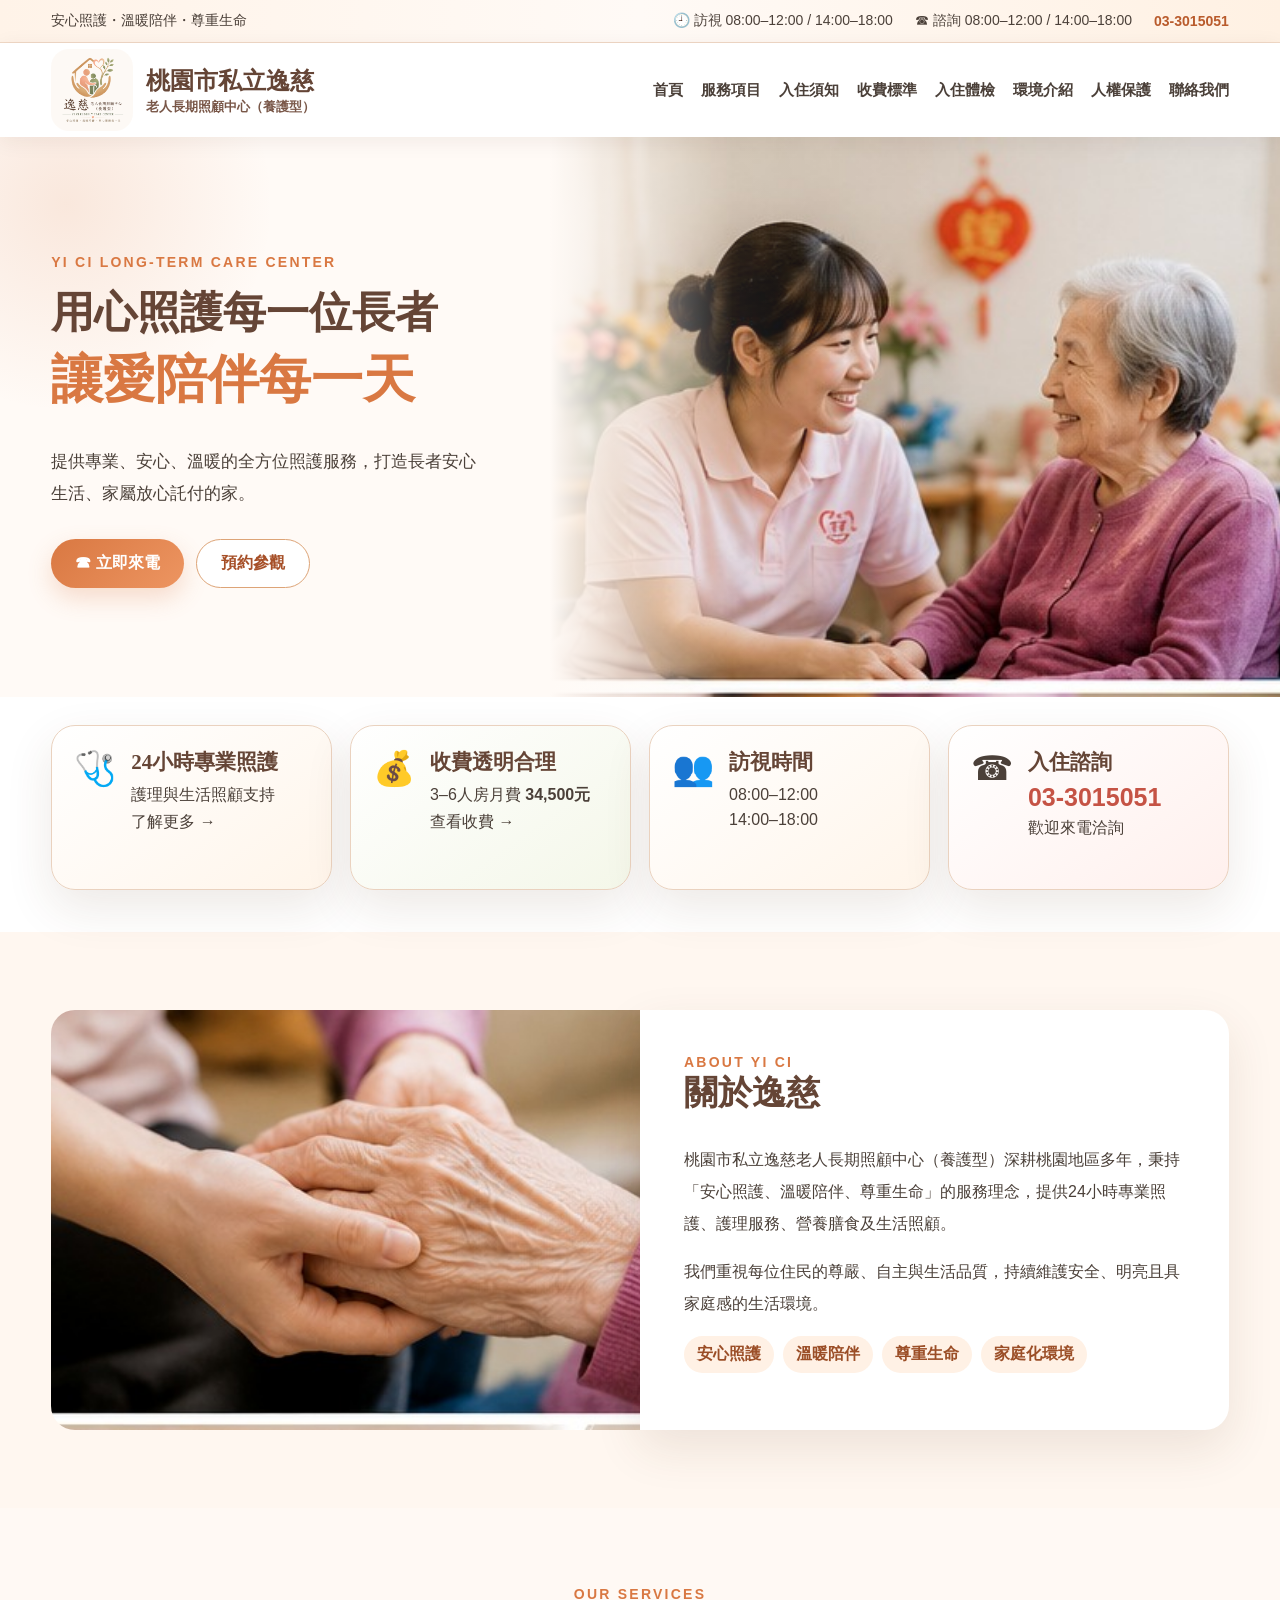
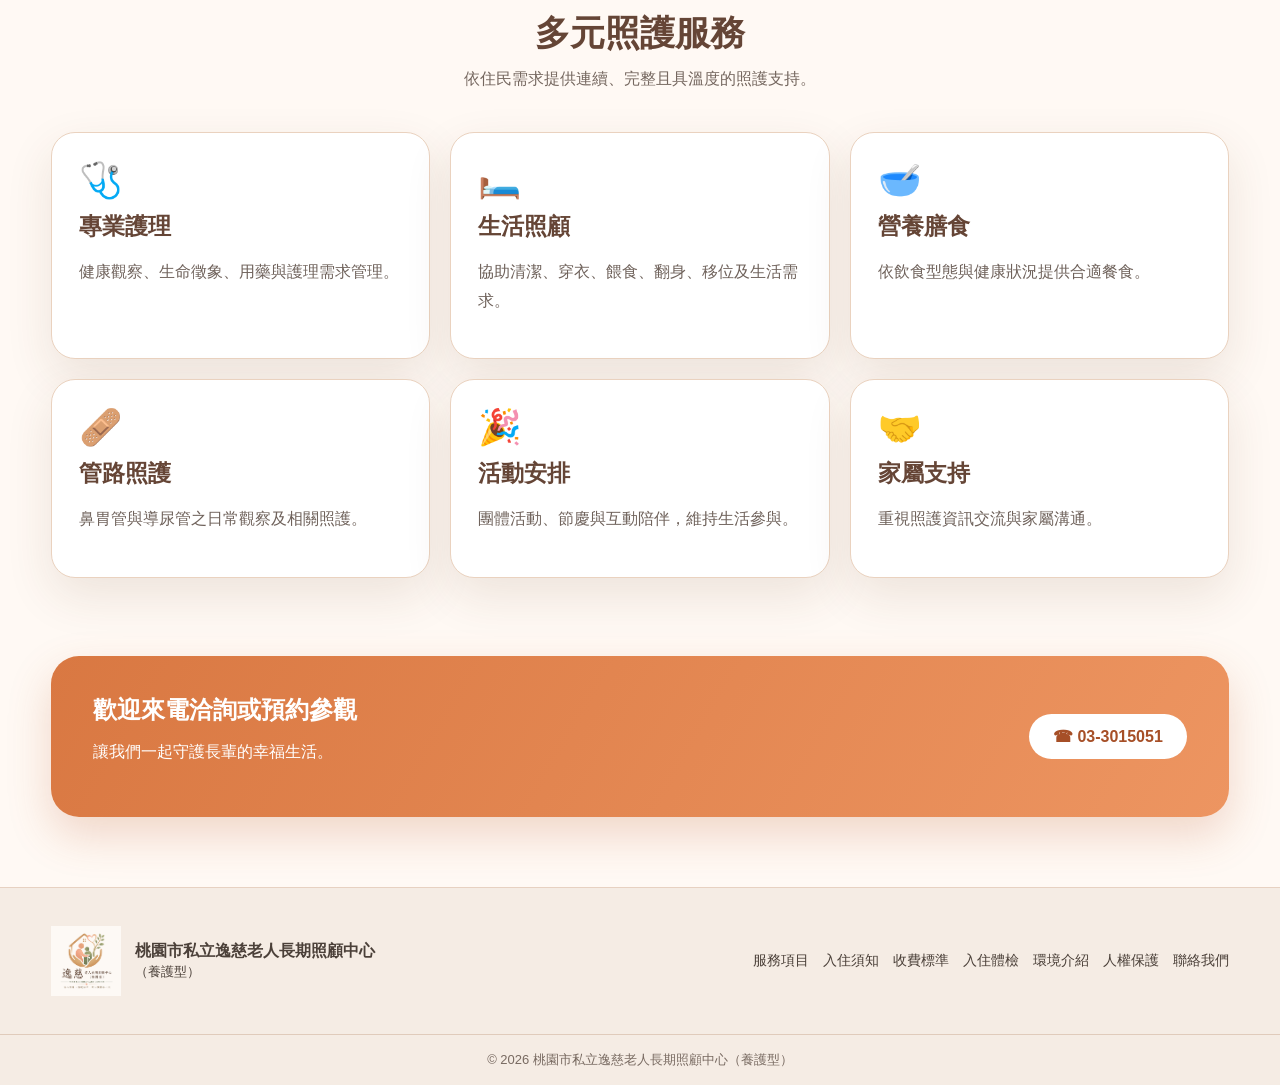
==== commit c2356430: "Add files via upload" ====
--- a/index.html
+++ b/index.html
@@ -1 +1 @@
-<!doctype html><html lang="zh-Hant"><head><meta charset="utf-8"><meta name="viewport" content="width=device-width,initial-scale=1"><meta name="description" content="桃園市私立逸慈老人長期照顧中心（養護型）官方網站。"><link rel="icon" href="favicon.png"><title>逸慈老人長期照顧中心｜官方網站</title><link rel="stylesheet" href="assets/css/site.css"></head><body><div class="topbar"><div class="container topbar-inner"><span>安心照護・溫暖陪伴・尊重生命</span><div class="topbar-items"><div>🕘 訪視 08:00–12:00 / 14:00–18:00</div><div>☎ 諮詢 08:00–12:00 / 14:00–18:00</div><div><strong>03-3015051</strong></div></div></div></div><header><div class="container nav"><a class="brand" href="index.html"><img src="assets/images/logo.png" alt="逸慈老人長期照顧中心 Logo"><div><h1>桃園市私立逸慈</h1><small>老人長期照顧中心（養護型）</small></div></a><button class="menu-toggle" aria-label="開啟選單" aria-expanded="false">☰</button><nav class="menu"><a href="index.html">首頁</a><a href="services.html">服務項目</a><a href="admission.html">入住須知</a><a href="pricing.html">收費標準</a><a href="health-check.html">入住體檢</a><a href="environment.html">環境介紹</a><a href="contact.html">聯絡我們</a></nav></div></header><main><section class="hero"><div class="hero-grid"><div class="hero-copy"><div class="eyebrow">YI CI LONG-TERM CARE CENTER</div><h2>用心照護每一位長者<span>讓愛陪伴每一天</span></h2><p>提供專業、安心、溫暖的全方位照護服務，打造長者安心生活、家屬放心託付的家。</p><div class="actions"><a class="btn" href="tel:033015051">☎ 立即來電</a><a class="btn secondary" href="contact.html">預約參觀</a></div></div><div class="hero-photo" role="img" aria-label="照護人員陪伴長者"></div></div></section><section class="quick"><div class="container quick-grid"><article class="quick-card card"><div class="qicon">🩺</div><div><h3>24小時專業照護</h3><p>護理與生活照顧支持</p><a href="services.html">了解更多 →</a></div></article><article class="quick-card card"><div class="qicon">💰</div><div><h3>收費透明合理</h3><p>3–6人房月費 <b>34,500元</b></p><a href="pricing.html">查看收費 →</a></div></article><article class="quick-card card"><div class="qicon">👥</div><div><h3>訪視時間</h3><p>08:00–12:00<br>14:00–18:00</p></div></article><article class="quick-card card"><div class="qicon">☎</div><div><h3>入住諮詢</h3><div class="big">03-3015051</div><p>歡迎來電洽詢</p></div></article></div></section><section class="section alt"><div class="container about-grid"><div class="about-img"></div><div class="about-copy"><div class="eyebrow">ABOUT YI CI</div><h2>關於逸慈</h2><p>桃園市私立逸慈老人長期照顧中心（養護型）深耕桃園地區多年，秉持「安心照護、溫暖陪伴、尊重生命」的服務理念，提供24小時專業照護、護理服務、營養膳食及生活照顧。</p><p>我們重視每位住民的尊嚴、自主與生活品質，持續維護安全、明亮且具家庭感的生活環境。</p><div class="badges"><span class="badge">安心照護</span><span class="badge">溫暖陪伴</span><span class="badge">尊重生命</span><span class="badge">家庭化環境</span></div></div></div></section><section class="section"><div class="container"><div class="title"><div class="eyebrow">OUR SERVICES</div><h2>多元照護服務</h2><p>依住民需求提供連續、完整且具溫度的照護支持。</p></div><div class="services"><article class="service card"><div class="icon">🩺</div><h3>專業護理</h3><p>健康觀察、生命徵象、用藥與護理需求管理。</p></article><article class="service card"><div class="icon">🛏️</div><h3>生活照顧</h3><p>協助清潔、穿衣、餵食、翻身、移位及生活需求。</p></article><article class="service card"><div class="icon">🥣</div><h3>營養膳食</h3><p>依飲食型態與健康狀況提供合適餐食。</p></article><article class="service card"><div class="icon">🩹</div><h3>管路照護</h3><p>鼻胃管與導尿管之日常觀察及相關照護。</p></article><article class="service card"><div class="icon">🎉</div><h3>活動安排</h3><p>團體活動、節慶與互動陪伴，維持生活參與。</p></article><article class="service card"><div class="icon">🤝</div><h3>家屬支持</h3><p>重視照護資訊交流與家屬溝通。</p></article></div></div></section><section class="container"><div class="cta"><div><h2>歡迎來電洽詢或預約參觀</h2><p>讓我們一起守護長輩的幸福生活。</p></div><a class="btn" href="tel:033015051">☎ 03-3015051</a></div></section></main><footer><div class="container footer-main"><div class="footer-brand"><img src="assets/images/logo.png" alt="逸慈 Logo"><div><strong>桃園市私立逸慈老人長期照顧中心</strong><br><small>（養護型）</small></div></div><div class="footer-links"><a href="services.html">服務項目</a><a href="admission.html">入住須知</a><a href="pricing.html">收費標準</a><a href="health-check.html">入住體檢</a><a href="environment.html">環境介紹</a><a href="contact.html">聯絡我們</a></div></div><div class="copyright">© 2026 桃園市私立逸慈老人長期照顧中心（養護型）</div></footer><a class="float-call" href="tel:033015051">☎ 立即來電</a><script src="assets/js/site.js"></script></body></html>+<!doctype html><html lang="zh-Hant"><head><meta charset="utf-8"><meta name="viewport" content="width=device-width,initial-scale=1"><meta name="description" content="桃園市私立逸慈老人長期照顧中心（養護型），提供24小時專業照護、護理服務、生活照顧、營養膳食、入住諮詢與參觀預約。"><link rel="icon" href="favicon.png"><title>逸慈老人長期照顧中心｜桃園養護型長照機構</title><link rel="stylesheet" href="assets/css/site.css"><meta name="google-site-verification" content="google0de005f5e0f966f5"><link rel="canonical" href="https://mapleflying1236-rgb.github.io/yici-website/"><meta property="og:locale" content="zh_TW"><meta property="og:type" content="website"><meta property="og:title" content="逸慈老人長期照顧中心｜桃園養護型長照機構"><meta property="og:description" content="桃園市私立逸慈老人長期照顧中心（養護型），提供24小時專業照護、護理服務、生活照顧、營養膳食、入住諮詢與參觀預約。"><meta property="og:url" content="https://mapleflying1236-rgb.github.io/yici-website/"><meta property="og:site_name" content="逸慈老人長期照顧中心"><meta property="og:image" content="https://mapleflying1236-rgb.github.io/yici-website/assets/images/hero-care.jpg"><meta name="twitter:card" content="summary_large_image"><meta name="twitter:title" content="逸慈老人長期照顧中心｜桃園養護型長照機構"><meta name="twitter:description" content="桃園市私立逸慈老人長期照顧中心（養護型），提供24小時專業照護、護理服務、生活照顧、營養膳食、入住諮詢與參觀預約。"><meta name="twitter:image" content="https://mapleflying1236-rgb.github.io/yici-website/assets/images/hero-care.jpg"><script type="application/ld+json">{"@context":"https://schema.org","@type":"NursingHome","name":"桃園市私立逸慈老人長期照顧中心（養護型）","alternateName":"逸慈老人長期照顧中心","url":"https://mapleflying1236-rgb.github.io/yici-website/","logo":"https://mapleflying1236-rgb.github.io/yici-website/assets/images/logo.png","image":"https://mapleflying1236-rgb.github.io/yici-website/assets/images/hero-care.jpg","telephone":"+886-3-301-5051","description":"提供24小時專業照護、護理服務、生活照顧、營養膳食與入住諮詢。","openingHoursSpecification":[{"@type":"OpeningHoursSpecification","dayOfWeek":["Monday","Tuesday","Wednesday","Thursday","Friday","Saturday","Sunday"],"opens":"08:00","closes":"12:00"},{"@type":"OpeningHoursSpecification","dayOfWeek":["Monday","Tuesday","Wednesday","Thursday","Friday","Saturday","Sunday"],"opens":"14:00","closes":"18:00"}]}</script></head><body><div class="topbar"><div class="container topbar-inner"><span>安心照護・溫暖陪伴・尊重生命</span><div class="topbar-items"><div>🕘 訪視 08:00–12:00 / 14:00–18:00</div><div>☎ 諮詢 08:00–12:00 / 14:00–18:00</div><div><strong>03-3015051</strong></div></div></div></div><header><div class="container nav"><a class="brand" href="index.html"><img src="assets/images/logo.png" alt="逸慈老人長期照顧中心 Logo"><div><h1>桃園市私立逸慈</h1><small>老人長期照顧中心（養護型）</small></div></a><button class="menu-toggle" aria-label="開啟選單" aria-expanded="false">☰</button><nav class="menu"><a href="index.html">首頁</a><a href="services.html">服務項目</a><a href="admission.html">入住須知</a><a href="pricing.html">收費標準</a><a href="health-check.html">入住體檢</a><a href="environment.html">環境介紹</a><a href="protection.html">人權保護</a><a href="contact.html">聯絡我們</a></nav></div></header><main><section class="hero"><div class="hero-grid"><div class="hero-copy"><div class="eyebrow">YI CI LONG-TERM CARE CENTER</div><h2>用心照護每一位長者<span>讓愛陪伴每一天</span></h2><p>提供專業、安心、溫暖的全方位照護服務，打造長者安心生活、家屬放心託付的家。</p><div class="actions"><a class="btn" href="tel:033015051">☎ 立即來電</a><a class="btn secondary" href="contact.html">預約參觀</a></div></div><div class="hero-photo" role="img" aria-label="照護人員陪伴長者"></div></div></section><section class="quick"><div class="container quick-grid"><article class="quick-card card"><div class="qicon">🩺</div><div><h3>24小時專業照護</h3><p>護理與生活照顧支持</p><a href="services.html">了解更多 →</a></div></article><article class="quick-card card"><div class="qicon">💰</div><div><h3>收費透明合理</h3><p>3–6人房月費 <b>34,500元</b></p><a href="pricing.html">查看收費 →</a></div></article><article class="quick-card card"><div class="qicon">👥</div><div><h3>訪視時間</h3><p>08:00–12:00<br>14:00–18:00</p></div></article><article class="quick-card card"><div class="qicon">☎</div><div><h3>入住諮詢</h3><div class="big">03-3015051</div><p>歡迎來電洽詢</p></div></article></div></section><section class="section alt"><div class="container about-grid"><div class="about-img"></div><div class="about-copy"><div class="eyebrow">ABOUT YI CI</div><h2>關於逸慈</h2><p>桃園市私立逸慈老人長期照顧中心（養護型）深耕桃園地區多年，秉持「安心照護、溫暖陪伴、尊重生命」的服務理念，提供24小時專業照護、護理服務、營養膳食及生活照顧。</p><p>我們重視每位住民的尊嚴、自主與生活品質，持續維護安全、明亮且具家庭感的生活環境。</p><div class="badges"><span class="badge">安心照護</span><span class="badge">溫暖陪伴</span><span class="badge">尊重生命</span><span class="badge">家庭化環境</span></div></div></div></section><section class="section"><div class="container"><div class="title"><div class="eyebrow">OUR SERVICES</div><h2>多元照護服務</h2><p>依住民需求提供連續、完整且具溫度的照護支持。</p></div><div class="services"><article class="service card"><div class="icon">🩺</div><h3>專業護理</h3><p>健康觀察、生命徵象、用藥與護理需求管理。</p></article><article class="service card"><div class="icon">🛏️</div><h3>生活照顧</h3><p>協助清潔、穿衣、餵食、翻身、移位及生活需求。</p></article><article class="service card"><div class="icon">🥣</div><h3>營養膳食</h3><p>依飲食型態與健康狀況提供合適餐食。</p></article><article class="service card"><div class="icon">🩹</div><h3>管路照護</h3><p>鼻胃管與導尿管之日常觀察及相關照護。</p></article><article class="service card"><div class="icon">🎉</div><h3>活動安排</h3><p>團體活動、節慶與互動陪伴，維持生活參與。</p></article><article class="service card"><div class="icon">🤝</div><h3>家屬支持</h3><p>重視照護資訊交流與家屬溝通。</p></article></div></div></section><section class="container"><div class="cta"><div><h2>歡迎來電洽詢或預約參觀</h2><p>讓我們一起守護長輩的幸福生活。</p></div><a class="btn" href="tel:033015051">☎ 03-3015051</a></div></section></main><footer><div class="container footer-main"><div class="footer-brand"><img src="assets/images/logo.png" alt="逸慈 Logo"><div><strong>桃園市私立逸慈老人長期照顧中心</strong><br><small>（養護型）</small></div></div><div class="footer-links"><a href="services.html">服務項目</a><a href="admission.html">入住須知</a><a href="pricing.html">收費標準</a><a href="health-check.html">入住體檢</a><a href="environment.html">環境介紹</a><a href="protection.html">人權保護</a><a href="contact.html">聯絡我們</a></div></div><div class="copyright">© 2026 桃園市私立逸慈老人長期照顧中心（養護型）</div></footer><a class="float-call" href="tel:033015051">☎ 立即來電</a><script src="assets/js/site.js"></script></body></html>
--- a/assets/css/site.css
+++ b/assets/css/site.css
@@ -15,3 +15,22 @@
 footer{margin-top:70px;background:#f5ece4;border-top:1px solid #e7d1c1}.footer-main{padding:38px 0;display:flex;align-items:center;justify-content:space-between;gap:30px}.footer-brand{display:flex;align-items:center;gap:14px}.footer-brand img{width:70px;height:70px;object-fit:contain}.footer-links{display:flex;flex-wrap:wrap;gap:14px;font-size:14px}.copyright{border-top:1px solid #e0cbbb;text-align:center;padding:16px 0;font-size:13px;color:#786a61}.float-call{display:none}
 @media(max-width:1050px){.menu{display:none}.menu-toggle{display:block}.menu.open{display:flex;position:absolute;left:0;right:0;top:94px;background:#fff;flex-direction:column;align-items:stretch;padding:10px 5%;box-shadow:0 14px 24px rgba(0,0,0,.1)}.menu.open a{padding:13px 0}.hero-grid{grid-template-columns:1fr}.hero-photo{min-height:430px;order:1}.hero-copy{order:2;padding:48px 6%}.quick-grid,.services,.health-grid,.env-grid{grid-template-columns:repeat(2,1fr)}.about-grid,.split,.pricing-grid,.contact-grid{grid-template-columns:1fr}.about-img{border-radius:24px 24px 0 0}.about-copy{border-radius:0 0 24px 24px}.flow{grid-template-columns:repeat(3,1fr)}.step:after{display:none}}
 @media(max-width:650px){.topbar-inner{justify-content:center}.topbar-inner>span{display:none}.topbar-items{font-size:12px;gap:8px}.topbar-items div:nth-child(2){display:none}.nav{min-height:76px}.brand img{width:59px;height:59px}.brand h1{font-size:17px}.brand small{font-size:11px}.menu.open{top:76px}.hero-photo{min-height:330px}.hero h2{font-size:32px}.hero h2 span{font-size:39px}.quick-grid,.services,.health-grid,.env-grid,.hours,.flow{grid-template-columns:1fr}.section{padding:55px 0}.page-hero{min-height:290px}.page-hero h2{font-size:34px}.price-row{flex-direction:column;gap:7px}.cta,.footer-main{flex-direction:column;align-items:flex-start}.float-call{display:block;position:fixed;right:16px;bottom:16px;z-index:80;background:var(--orange);color:#fff;padding:13px 18px;border-radius:999px;font-weight:900;box-shadow:0 10px 25px rgba(0,0,0,.22)}}
+
+/* Human rights and resident protection page */
+.protection-hero{min-height:430px;display:grid;place-items:center;text-align:center;position:relative;overflow:hidden;background:linear-gradient(135deg,rgba(8,45,112,.94),rgba(20,84,156,.90)),url('../images/hands-care.jpg') center/cover no-repeat;color:#fff}
+.protection-hero:before{content:"";position:absolute;inset:0;background:radial-gradient(circle at 20% 20%,rgba(255,255,255,.15),transparent 34%),radial-gradient(circle at 82% 78%,rgba(112,206,167,.18),transparent 32%)}
+.protection-hero .inner{position:relative;z-index:1;max-width:850px;padding:60px 0}
+.protection-hero .eyebrow{color:#ffd9a7}.protection-hero h2{font:800 clamp(36px,6vw,58px) "Noto Serif TC","DFKai-SB","KaiTi",serif;margin:12px 0 18px;letter-spacing:.05em}.protection-hero p{font-size:18px;line-height:1.9;margin:0 auto 28px;max-width:760px}
+.hero-badges{display:flex;justify-content:center;gap:12px;flex-wrap:wrap}.hero-badges span{border:1px solid rgba(255,255,255,.55);background:rgba(255,255,255,.12);padding:9px 16px;border-radius:999px;font-weight:800;backdrop-filter:blur(8px)}
+.promise-grid{display:grid;grid-template-columns:repeat(4,1fr);gap:18px}.promise-card{padding:26px;border-radius:22px;background:#fff;border:1px solid #d8e3f3;box-shadow:0 14px 40px rgba(15,57,110,.09);text-align:center}.promise-card .picon{font-size:34px}.promise-card h3{color:#123f86;margin:10px 0 8px}.promise-card p{line-height:1.75;color:#605f63;margin:0}
+.zero-tolerance{background:linear-gradient(125deg,#0c3274,#124d9c);color:#fff;border-radius:28px;padding:38px 42px;display:grid;grid-template-columns:auto 1fr;gap:26px;align-items:center;box-shadow:0 18px 50px rgba(10,45,102,.22)}.zero-tolerance .shield{font-size:68px}.zero-tolerance h2{margin:0 0 10px;font-family:"Noto Serif TC","DFKai-SB","KaiTi",serif}.zero-tolerance p{margin:0;line-height:1.9}
+.contact-grid{display:grid;grid-template-columns:repeat(5,1fr);gap:14px}.contact-tile{background:#fff;border:1px solid #d4e1f3;border-radius:20px;padding:22px;text-align:center;box-shadow:0 10px 28px rgba(14,58,110,.07)}.contact-tile .cicon{font-size:34px}.contact-tile h3{margin:8px 0 5px;color:#123f86}.contact-tile a,.contact-tile strong{color:#c93d34;font-weight:900;word-break:break-word}.contact-tile small{display:block;color:#666;line-height:1.5}
+.timeline-protect{display:grid;grid-template-columns:repeat(7,1fr);gap:14px;align-items:stretch}.timeline-protect .tstep{position:relative;background:#fff;border:1px solid #cbdcf2;border-radius:20px;padding:22px 12px;text-align:center}.timeline-protect .tstep:not(:last-child):after{content:"→";position:absolute;right:-17px;top:43%;font-size:28px;color:#184e9f;font-weight:900;z-index:2}.timeline-protect .num{width:42px;height:42px;margin:0 auto 10px;border-radius:50%;display:grid;place-items:center;background:#1654aa;color:#fff;font-weight:900}.timeline-protect h3{font-size:17px;color:#123f86;margin:6px 0}.timeline-protect p{font-size:13px;line-height:1.55;color:#666;margin:0}
+.flow-toolbar{display:flex;justify-content:center;gap:10px;flex-wrap:wrap;margin-bottom:26px}.flow-tab{border:1px solid #b9cee9;background:#fff;color:#144a94;padding:11px 18px;border-radius:999px;font-weight:900;cursor:pointer}.flow-tab.active{background:#144a94;color:#fff;box-shadow:0 8px 20px rgba(20,74,148,.22)}
+.flow-panel{display:none}.flow-panel.active{display:block}.flow-gallery{display:grid;grid-template-columns:1fr;gap:22px}.flow-card{background:#fff;border:1px solid #d5e1f1;border-radius:24px;padding:18px;box-shadow:0 15px 42px rgba(21,68,130,.09)}.flow-card img{width:100%;height:auto;border-radius:14px;cursor:zoom-in}.flow-card h3{color:#123f86;margin:4px 0 13px}.flow-actions{display:flex;gap:10px;flex-wrap:wrap;margin-top:14px}.flow-actions a{padding:10px 16px;border-radius:999px;background:#eef4fc;color:#144a94;font-weight:900;border:1px solid #c7d7eb}
+.download-grid{display:grid;grid-template-columns:repeat(3,1fr);gap:18px}.download-box{background:#fff;border:1px solid #d4e1f3;border-radius:22px;padding:25px;box-shadow:0 12px 34px rgba(13,56,105,.07)}.download-box h3{color:#123f86}.download-box p{line-height:1.7;color:#666}.download-box .lang{display:inline-block;background:#edf4fb;color:#174c95;padding:6px 10px;border-radius:999px;font-size:13px;font-weight:900}.download-box .btn{margin-top:8px;background:#144a94;color:#fff}
+.legal-grid{display:grid;grid-template-columns:repeat(4,1fr);gap:15px}.legal-card{background:#f7faff;border:1px solid #d6e3f3;border-radius:18px;padding:20px;text-align:center;color:#123f86;font-weight:900}
+.protection-faq{max-width:900px;margin:auto}.protection-faq details{background:#fff;border:1px solid #d5e2f2;border-radius:16px;padding:18px 22px;margin-bottom:12px}.protection-faq summary{cursor:pointer;color:#123f86;font-weight:900}.protection-faq p{line-height:1.8;color:#626266}
+.lightbox{position:fixed;inset:0;background:rgba(0,0,0,.9);z-index:1000;display:none;align-items:center;justify-content:center;padding:24px}.lightbox.open{display:flex}.lightbox img{max-width:96vw;max-height:92vh;object-fit:contain}.lightbox-close{position:fixed;right:22px;top:18px;color:#fff;background:transparent;border:0;font-size:42px;cursor:pointer}.lightbox-hint{position:fixed;left:50%;bottom:12px;transform:translateX(-50%);color:#fff;font-size:13px;background:rgba(0,0,0,.45);padding:6px 12px;border-radius:999px}
+@media(max-width:1050px){.promise-grid{grid-template-columns:repeat(2,1fr)}.contact-grid{grid-template-columns:repeat(2,1fr)}.timeline-protect{grid-template-columns:repeat(2,1fr)}.timeline-protect .tstep:after{display:none}.legal-grid{grid-template-columns:repeat(2,1fr)}}
+@media(max-width:650px){.promise-grid,.contact-grid,.timeline-protect,.download-grid,.legal-grid{grid-template-columns:1fr}.zero-tolerance{grid-template-columns:1fr;text-align:center;padding:30px 24px}.protection-hero{min-height:380px}.protection-hero p{font-size:16px}.flow-card{padding:10px}}
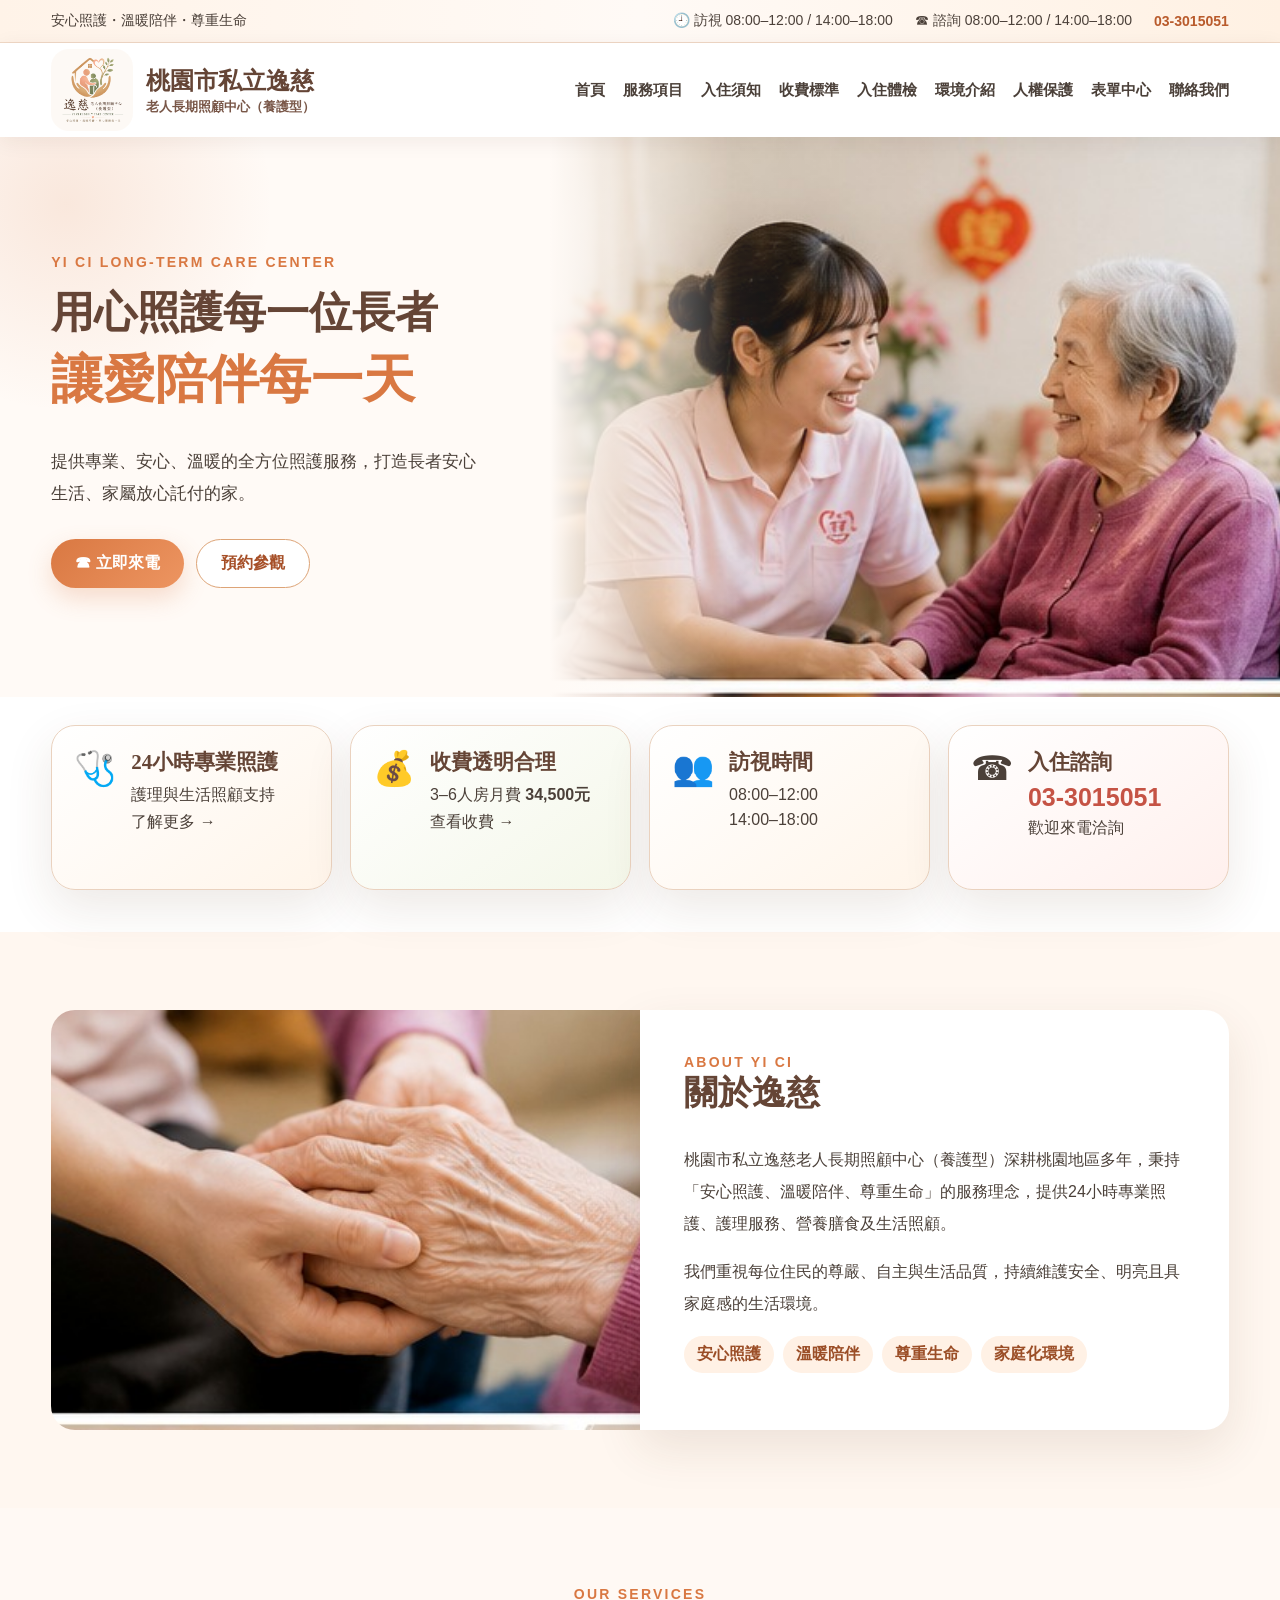
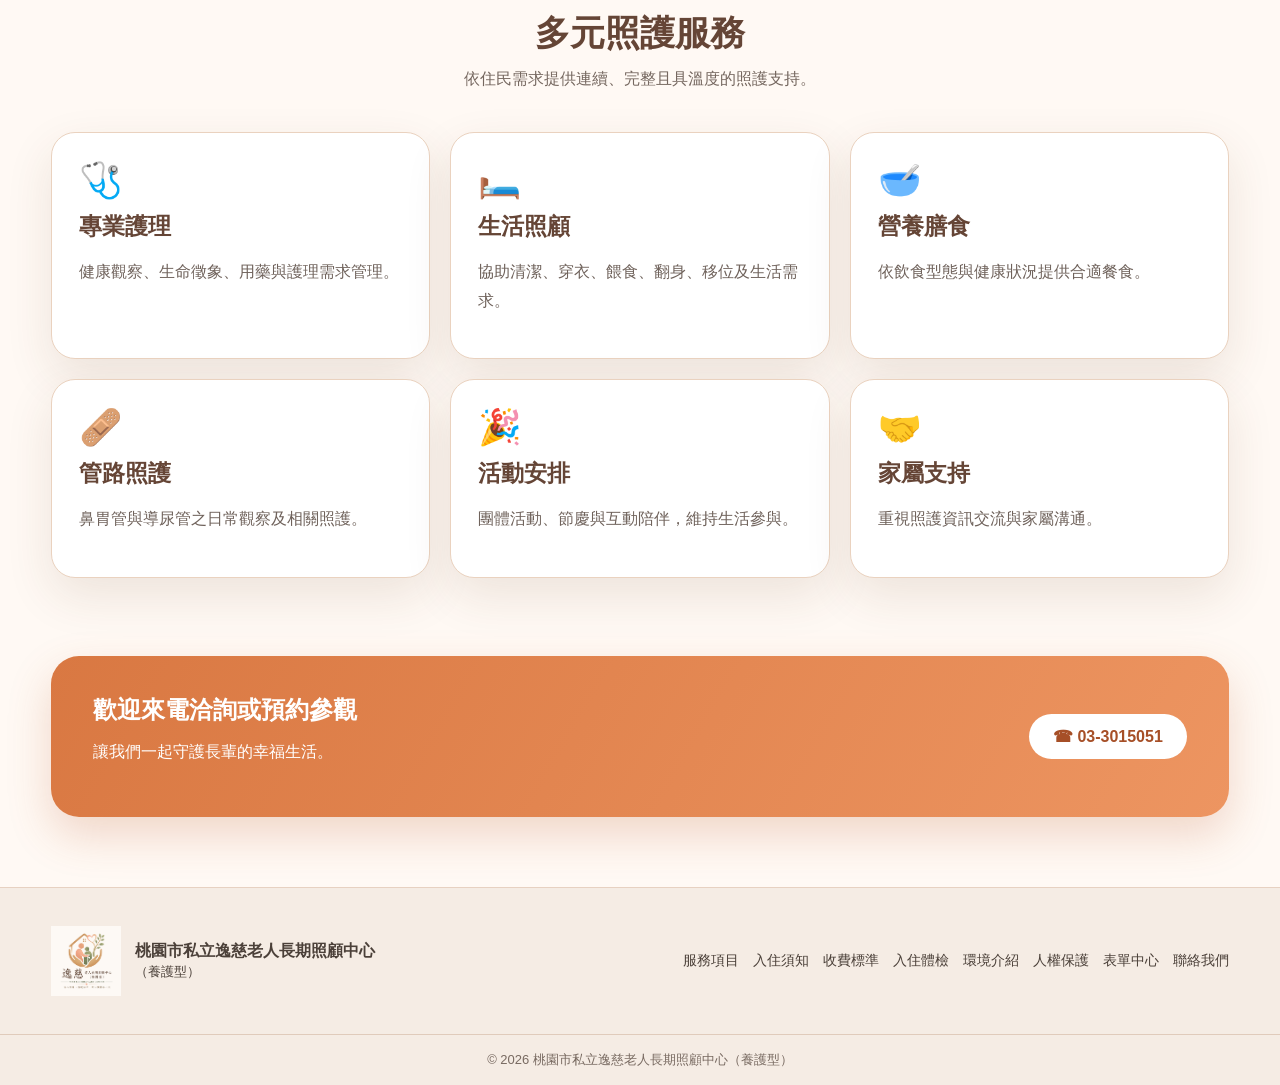
==== commit c1857d26: "第一階段：導覽列加入表單中心（index.html）" ====
--- a/index.html
+++ b/index.html
@@ -1 +1 @@
-<!doctype html><html lang="zh-Hant"><head><meta charset="utf-8"><meta name="viewport" content="width=device-width,initial-scale=1"><meta name="description" content="桃園市私立逸慈老人長期照顧中心（養護型），提供24小時專業照護、護理服務、生活照顧、營養膳食、入住諮詢與參觀預約。"><link rel="icon" href="favicon.png"><title>逸慈老人長期照顧中心｜桃園養護型長照機構</title><link rel="stylesheet" href="assets/css/site.css"><meta name="google-site-verification" content="google0de005f5e0f966f5"><link rel="canonical" href="https://mapleflying1236-rgb.github.io/yici-website/"><meta property="og:locale" content="zh_TW"><meta property="og:type" content="website"><meta property="og:title" content="逸慈老人長期照顧中心｜桃園養護型長照機構"><meta property="og:description" content="桃園市私立逸慈老人長期照顧中心（養護型），提供24小時專業照護、護理服務、生活照顧、營養膳食、入住諮詢與參觀預約。"><meta property="og:url" content="https://mapleflying1236-rgb.github.io/yici-website/"><meta property="og:site_name" content="逸慈老人長期照顧中心"><meta property="og:image" content="https://mapleflying1236-rgb.github.io/yici-website/assets/images/hero-care.jpg"><meta name="twitter:card" content="summary_large_image"><meta name="twitter:title" content="逸慈老人長期照顧中心｜桃園養護型長照機構"><meta name="twitter:description" content="桃園市私立逸慈老人長期照顧中心（養護型），提供24小時專業照護、護理服務、生活照顧、營養膳食、入住諮詢與參觀預約。"><meta name="twitter:image" content="https://mapleflying1236-rgb.github.io/yici-website/assets/images/hero-care.jpg"><script type="application/ld+json">{"@context":"https://schema.org","@type":"NursingHome","name":"桃園市私立逸慈老人長期照顧中心（養護型）","alternateName":"逸慈老人長期照顧中心","url":"https://mapleflying1236-rgb.github.io/yici-website/","logo":"https://mapleflying1236-rgb.github.io/yici-website/assets/images/logo.png","image":"https://mapleflying1236-rgb.github.io/yici-website/assets/images/hero-care.jpg","telephone":"+886-3-301-5051","description":"提供24小時專業照護、護理服務、生活照顧、營養膳食與入住諮詢。","openingHoursSpecification":[{"@type":"OpeningHoursSpecification","dayOfWeek":["Monday","Tuesday","Wednesday","Thursday","Friday","Saturday","Sunday"],"opens":"08:00","closes":"12:00"},{"@type":"OpeningHoursSpecification","dayOfWeek":["Monday","Tuesday","Wednesday","Thursday","Friday","Saturday","Sunday"],"opens":"14:00","closes":"18:00"}]}</script></head><body><div class="topbar"><div class="container topbar-inner"><span>安心照護・溫暖陪伴・尊重生命</span><div class="topbar-items"><div>🕘 訪視 08:00–12:00 / 14:00–18:00</div><div>☎ 諮詢 08:00–12:00 / 14:00–18:00</div><div><strong>03-3015051</strong></div></div></div></div><header><div class="container nav"><a class="brand" href="index.html"><img src="assets/images/logo.png" alt="逸慈老人長期照顧中心 Logo"><div><h1>桃園市私立逸慈</h1><small>老人長期照顧中心（養護型）</small></div></a><button class="menu-toggle" aria-label="開啟選單" aria-expanded="false">☰</button><nav class="menu"><a href="index.html">首頁</a><a href="services.html">服務項目</a><a href="admission.html">入住須知</a><a href="pricing.html">收費標準</a><a href="health-check.html">入住體檢</a><a href="environment.html">環境介紹</a><a href="protection.html">人權保護</a><a href="contact.html">聯絡我們</a></nav></div></header><main><section class="hero"><div class="hero-grid"><div class="hero-copy"><div class="eyebrow">YI CI LONG-TERM CARE CENTER</div><h2>用心照護每一位長者<span>讓愛陪伴每一天</span></h2><p>提供專業、安心、溫暖的全方位照護服務，打造長者安心生活、家屬放心託付的家。</p><div class="actions"><a class="btn" href="tel:033015051">☎ 立即來電</a><a class="btn secondary" href="contact.html">預約參觀</a></div></div><div class="hero-photo" role="img" aria-label="照護人員陪伴長者"></div></div></section><section class="quick"><div class="container quick-grid"><article class="quick-card card"><div class="qicon">🩺</div><div><h3>24小時專業照護</h3><p>護理與生活照顧支持</p><a href="services.html">了解更多 →</a></div></article><article class="quick-card card"><div class="qicon">💰</div><div><h3>收費透明合理</h3><p>3–6人房月費 <b>34,500元</b></p><a href="pricing.html">查看收費 →</a></div></article><article class="quick-card card"><div class="qicon">👥</div><div><h3>訪視時間</h3><p>08:00–12:00<br>14:00–18:00</p></div></article><article class="quick-card card"><div class="qicon">☎</div><div><h3>入住諮詢</h3><div class="big">03-3015051</div><p>歡迎來電洽詢</p></div></article></div></section><section class="section alt"><div class="container about-grid"><div class="about-img"></div><div class="about-copy"><div class="eyebrow">ABOUT YI CI</div><h2>關於逸慈</h2><p>桃園市私立逸慈老人長期照顧中心（養護型）深耕桃園地區多年，秉持「安心照護、溫暖陪伴、尊重生命」的服務理念，提供24小時專業照護、護理服務、營養膳食及生活照顧。</p><p>我們重視每位住民的尊嚴、自主與生活品質，持續維護安全、明亮且具家庭感的生活環境。</p><div class="badges"><span class="badge">安心照護</span><span class="badge">溫暖陪伴</span><span class="badge">尊重生命</span><span class="badge">家庭化環境</span></div></div></div></section><section class="section"><div class="container"><div class="title"><div class="eyebrow">OUR SERVICES</div><h2>多元照護服務</h2><p>依住民需求提供連續、完整且具溫度的照護支持。</p></div><div class="services"><article class="service card"><div class="icon">🩺</div><h3>專業護理</h3><p>健康觀察、生命徵象、用藥與護理需求管理。</p></article><article class="service card"><div class="icon">🛏️</div><h3>生活照顧</h3><p>協助清潔、穿衣、餵食、翻身、移位及生活需求。</p></article><article class="service card"><div class="icon">🥣</div><h3>營養膳食</h3><p>依飲食型態與健康狀況提供合適餐食。</p></article><article class="service card"><div class="icon">🩹</div><h3>管路照護</h3><p>鼻胃管與導尿管之日常觀察及相關照護。</p></article><article class="service card"><div class="icon">🎉</div><h3>活動安排</h3><p>團體活動、節慶與互動陪伴，維持生活參與。</p></article><article class="service card"><div class="icon">🤝</div><h3>家屬支持</h3><p>重視照護資訊交流與家屬溝通。</p></article></div></div></section><section class="container"><div class="cta"><div><h2>歡迎來電洽詢或預約參觀</h2><p>讓我們一起守護長輩的幸福生活。</p></div><a class="btn" href="tel:033015051">☎ 03-3015051</a></div></section></main><footer><div class="container footer-main"><div class="footer-brand"><img src="assets/images/logo.png" alt="逸慈 Logo"><div><strong>桃園市私立逸慈老人長期照顧中心</strong><br><small>（養護型）</small></div></div><div class="footer-links"><a href="services.html">服務項目</a><a href="admission.html">入住須知</a><a href="pricing.html">收費標準</a><a href="health-check.html">入住體檢</a><a href="environment.html">環境介紹</a><a href="protection.html">人權保護</a><a href="contact.html">聯絡我們</a></div></div><div class="copyright">© 2026 桃園市私立逸慈老人長期照顧中心（養護型）</div></footer><a class="float-call" href="tel:033015051">☎ 立即來電</a><script src="assets/js/site.js"></script></body></html>+<!doctype html><html lang="zh-Hant"><head><meta charset="utf-8"><meta name="viewport" content="width=device-width,initial-scale=1"><meta name="description" content="桃園市私立逸慈老人長期照顧中心（養護型），提供24小時專業照護、護理服務、生活照顧、營養膳食、入住諮詢與參觀預約。"><link rel="icon" href="favicon.png"><title>逸慈老人長期照顧中心｜桃園養護型長照機構</title><link rel="stylesheet" href="assets/css/site.css"><meta name="google-site-verification" content="google0de005f5e0f966f5"><link rel="canonical" href="https://mapleflying1236-rgb.github.io/yici-website/"><meta property="og:locale" content="zh_TW"><meta property="og:type" content="website"><meta property="og:title" content="逸慈老人長期照顧中心｜桃園養護型長照機構"><meta property="og:description" content="桃園市私立逸慈老人長期照顧中心（養護型），提供24小時專業照護、護理服務、生活照顧、營養膳食、入住諮詢與參觀預約。"><meta property="og:url" content="https://mapleflying1236-rgb.github.io/yici-website/"><meta property="og:site_name" content="逸慈老人長期照顧中心"><meta property="og:image" content="https://mapleflying1236-rgb.github.io/yici-website/assets/images/hero-care.jpg"><meta name="twitter:card" content="summary_large_image"><meta name="twitter:title" content="逸慈老人長期照顧中心｜桃園養護型長照機構"><meta name="twitter:description" content="桃園市私立逸慈老人長期照顧中心（養護型），提供24小時專業照護、護理服務、生活照顧、營養膳食、入住諮詢與參觀預約。"><meta name="twitter:image" content="https://mapleflying1236-rgb.github.io/yici-website/assets/images/hero-care.jpg"><script type="application/ld+json">{"@context":"https://schema.org","@type":"NursingHome","name":"桃園市私立逸慈老人長期照顧中心（養護型）","alternateName":"逸慈老人長期照顧中心","url":"https://mapleflying1236-rgb.github.io/yici-website/","logo":"https://mapleflying1236-rgb.github.io/yici-website/assets/images/logo.png","image":"https://mapleflying1236-rgb.github.io/yici-website/assets/images/hero-care.jpg","telephone":"+886-3-301-5051","description":"提供24小時專業照護、護理服務、生活照顧、營養膳食與入住諮詢。","openingHoursSpecification":[{"@type":"OpeningHoursSpecification","dayOfWeek":["Monday","Tuesday","Wednesday","Thursday","Friday","Saturday","Sunday"],"opens":"08:00","closes":"12:00"},{"@type":"OpeningHoursSpecification","dayOfWeek":["Monday","Tuesday","Wednesday","Thursday","Friday","Saturday","Sunday"],"opens":"14:00","closes":"18:00"}]}</script></head><body><div class="topbar"><div class="container topbar-inner"><span>安心照護・溫暖陪伴・尊重生命</span><div class="topbar-items"><div>🕘 訪視 08:00–12:00 / 14:00–18:00</div><div>☎ 諮詢 08:00–12:00 / 14:00–18:00</div><div><strong>03-3015051</strong></div></div></div></div><header><div class="container nav"><a class="brand" href="index.html"><img src="assets/images/logo.png" alt="逸慈老人長期照顧中心 Logo"><div><h1>桃園市私立逸慈</h1><small>老人長期照顧中心（養護型）</small></div></a><button class="menu-toggle" aria-label="開啟選單" aria-expanded="false">☰</button><nav class="menu"><a href="index.html">首頁</a><a href="services.html">服務項目</a><a href="admission.html">入住須知</a><a href="pricing.html">收費標準</a><a href="health-check.html">入住體檢</a><a href="environment.html">環境介紹</a><a href="protection.html">人權保護</a><a href="forms.html">表單中心</a><a href="contact.html">聯絡我們</a></nav></div></header><main><section class="hero"><div class="hero-grid"><div class="hero-copy"><div class="eyebrow">YI CI LONG-TERM CARE CENTER</div><h2>用心照護每一位長者<span>讓愛陪伴每一天</span></h2><p>提供專業、安心、溫暖的全方位照護服務，打造長者安心生活、家屬放心託付的家。</p><div class="actions"><a class="btn" href="tel:033015051">☎ 立即來電</a><a class="btn secondary" href="contact.html">預約參觀</a></div></div><div class="hero-photo" role="img" aria-label="照護人員陪伴長者"></div></div></section><section class="quick"><div class="container quick-grid"><article class="quick-card card"><div class="qicon">🩺</div><div><h3>24小時專業照護</h3><p>護理與生活照顧支持</p><a href="services.html">了解更多 →</a></div></article><article class="quick-card card"><div class="qicon">💰</div><div><h3>收費透明合理</h3><p>3–6人房月費 <b>34,500元</b></p><a href="pricing.html">查看收費 →</a></div></article><article class="quick-card card"><div class="qicon">👥</div><div><h3>訪視時間</h3><p>08:00–12:00<br>14:00–18:00</p></div></article><article class="quick-card card"><div class="qicon">☎</div><div><h3>入住諮詢</h3><div class="big">03-3015051</div><p>歡迎來電洽詢</p></div></article></div></section><section class="section alt"><div class="container about-grid"><div class="about-img"></div><div class="about-copy"><div class="eyebrow">ABOUT YI CI</div><h2>關於逸慈</h2><p>桃園市私立逸慈老人長期照顧中心（養護型）深耕桃園地區多年，秉持「安心照護、溫暖陪伴、尊重生命」的服務理念，提供24小時專業照護、護理服務、營養膳食及生活照顧。</p><p>我們重視每位住民的尊嚴、自主與生活品質，持續維護安全、明亮且具家庭感的生活環境。</p><div class="badges"><span class="badge">安心照護</span><span class="badge">溫暖陪伴</span><span class="badge">尊重生命</span><span class="badge">家庭化環境</span></div></div></div></section><section class="section"><div class="container"><div class="title"><div class="eyebrow">OUR SERVICES</div><h2>多元照護服務</h2><p>依住民需求提供連續、完整且具溫度的照護支持。</p></div><div class="services"><article class="service card"><div class="icon">🩺</div><h3>專業護理</h3><p>健康觀察、生命徵象、用藥與護理需求管理。</p></article><article class="service card"><div class="icon">🛏️</div><h3>生活照顧</h3><p>協助清潔、穿衣、餵食、翻身、移位及生活需求。</p></article><article class="service card"><div class="icon">🥣</div><h3>營養膳食</h3><p>依飲食型態與健康狀況提供合適餐食。</p></article><article class="service card"><div class="icon">🩹</div><h3>管路照護</h3><p>鼻胃管與導尿管之日常觀察及相關照護。</p></article><article class="service card"><div class="icon">🎉</div><h3>活動安排</h3><p>團體活動、節慶與互動陪伴，維持生活參與。</p></article><article class="service card"><div class="icon">🤝</div><h3>家屬支持</h3><p>重視照護資訊交流與家屬溝通。</p></article></div></div></section><section class="container"><div class="cta"><div><h2>歡迎來電洽詢或預約參觀</h2><p>讓我們一起守護長輩的幸福生活。</p></div><a class="btn" href="tel:033015051">☎ 03-3015051</a></div></section></main><footer><div class="container footer-main"><div class="footer-brand"><img src="assets/images/logo.png" alt="逸慈 Logo"><div><strong>桃園市私立逸慈老人長期照顧中心</strong><br><small>（養護型）</small></div></div><div class="footer-links"><a href="services.html">服務項目</a><a href="admission.html">入住須知</a><a href="pricing.html">收費標準</a><a href="health-check.html">入住體檢</a><a href="environment.html">環境介紹</a><a href="protection.html">人權保護</a><a href="forms.html">表單中心</a><a href="contact.html">聯絡我們</a></div></div><div class="copyright">© 2026 桃園市私立逸慈老人長期照顧中心（養護型）</div></footer><a class="float-call" href="tel:033015051">☎ 立即來電</a><script src="assets/js/site.js"></script></body></html>
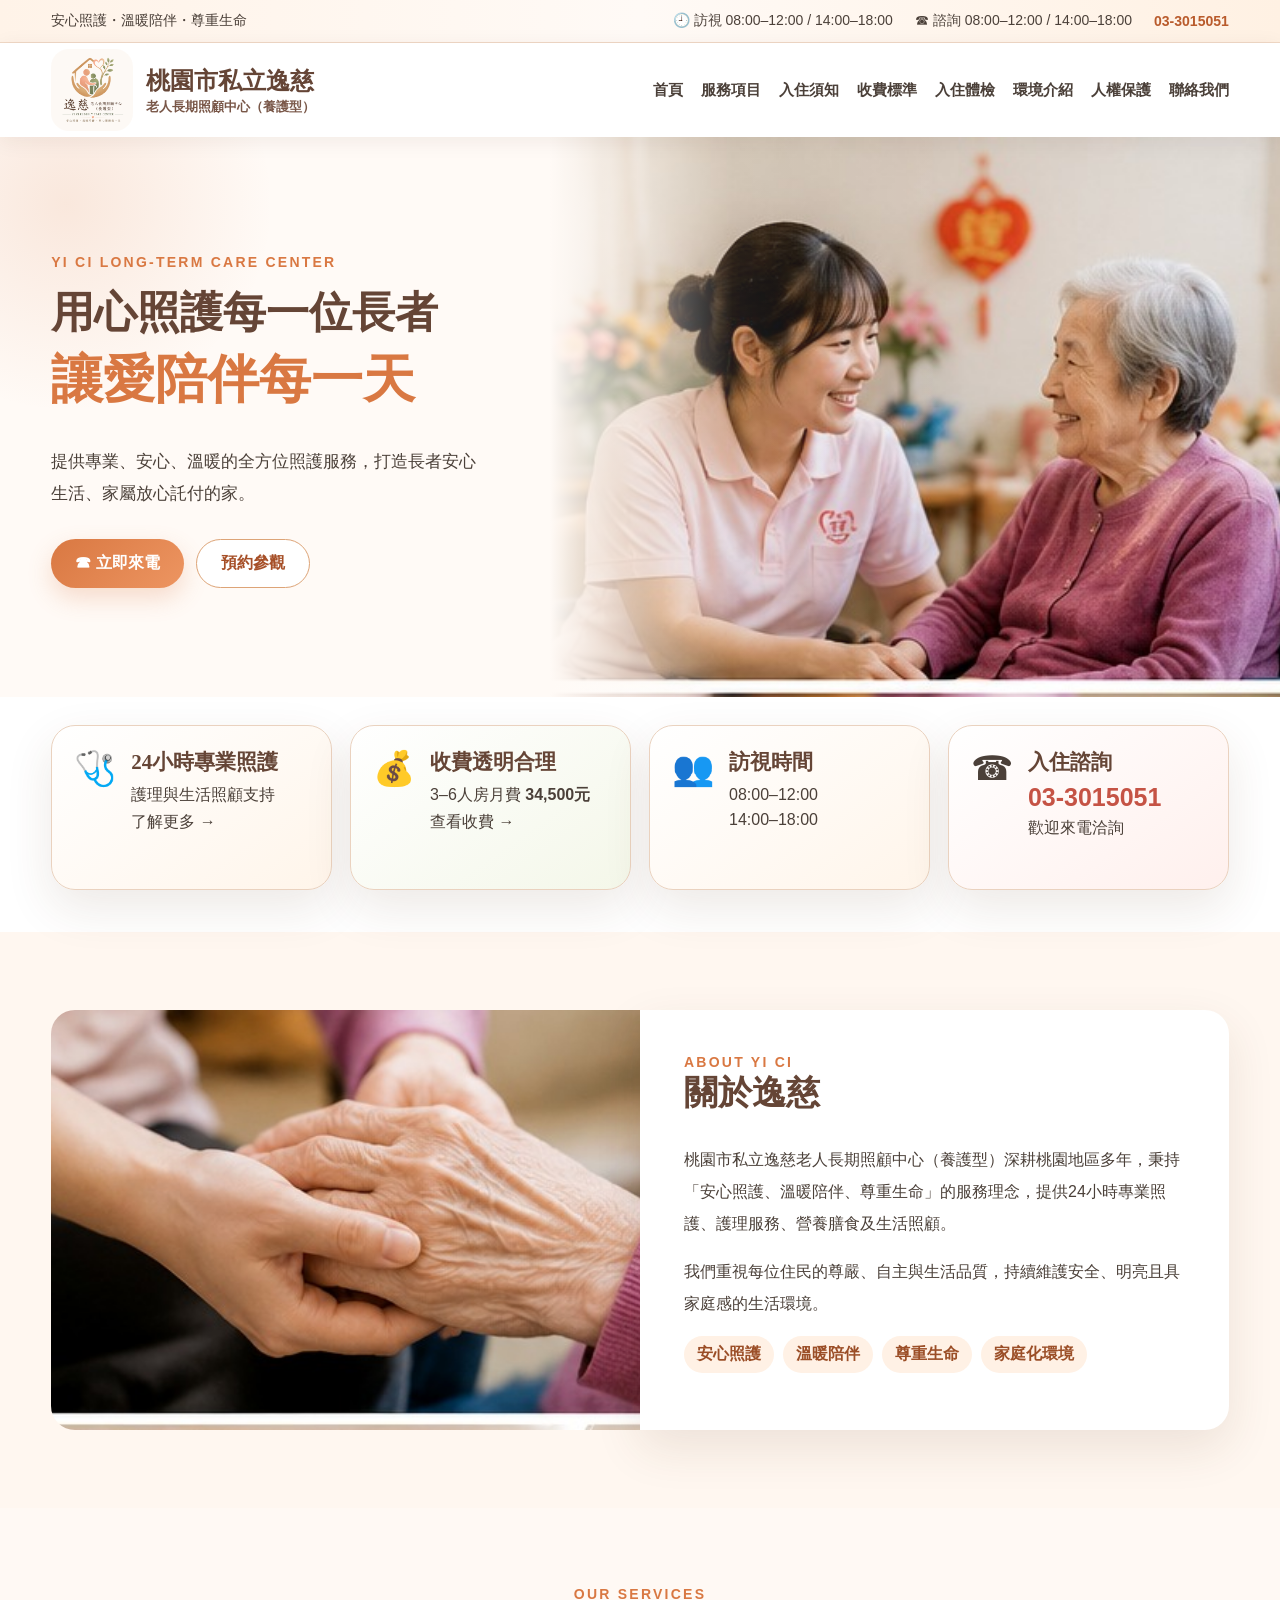
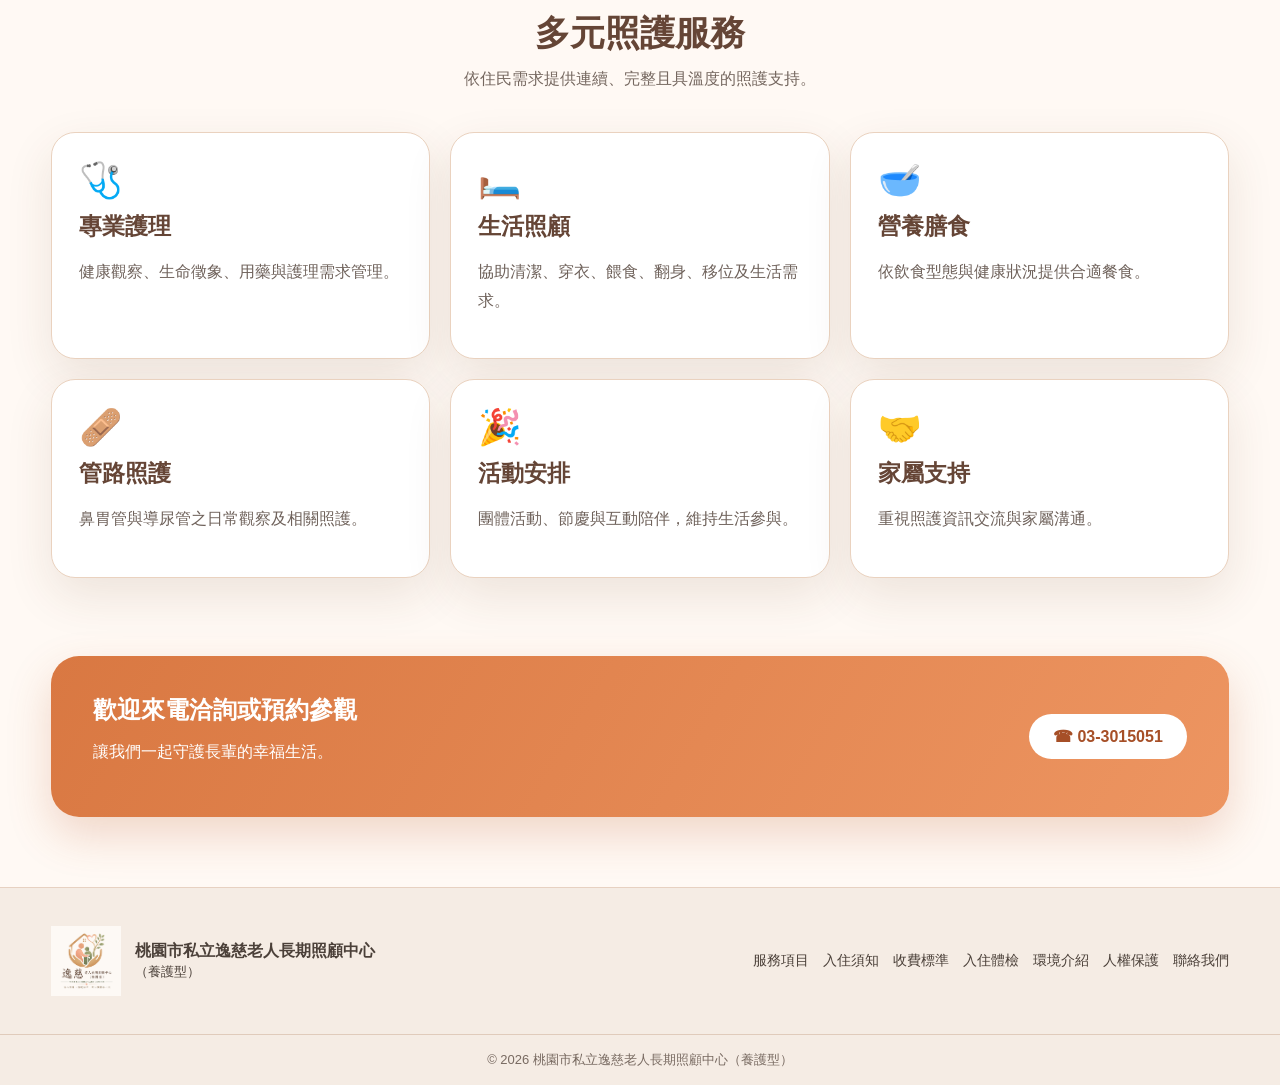
==== commit d8ba7f8e: "移除公開表單中心入口（index.html）" ====
--- a/index.html
+++ b/index.html
@@ -1 +1 @@
-<!doctype html><html lang="zh-Hant"><head><meta charset="utf-8"><meta name="viewport" content="width=device-width,initial-scale=1"><meta name="description" content="桃園市私立逸慈老人長期照顧中心（養護型），提供24小時專業照護、護理服務、生活照顧、營養膳食、入住諮詢與參觀預約。"><link rel="icon" href="favicon.png"><title>逸慈老人長期照顧中心｜桃園養護型長照機構</title><link rel="stylesheet" href="assets/css/site.css"><meta name="google-site-verification" content="google0de005f5e0f966f5"><link rel="canonical" href="https://mapleflying1236-rgb.github.io/yici-website/"><meta property="og:locale" content="zh_TW"><meta property="og:type" content="website"><meta property="og:title" content="逸慈老人長期照顧中心｜桃園養護型長照機構"><meta property="og:description" content="桃園市私立逸慈老人長期照顧中心（養護型），提供24小時專業照護、護理服務、生活照顧、營養膳食、入住諮詢與參觀預約。"><meta property="og:url" content="https://mapleflying1236-rgb.github.io/yici-website/"><meta property="og:site_name" content="逸慈老人長期照顧中心"><meta property="og:image" content="https://mapleflying1236-rgb.github.io/yici-website/assets/images/hero-care.jpg"><meta name="twitter:card" content="summary_large_image"><meta name="twitter:title" content="逸慈老人長期照顧中心｜桃園養護型長照機構"><meta name="twitter:description" content="桃園市私立逸慈老人長期照顧中心（養護型），提供24小時專業照護、護理服務、生活照顧、營養膳食、入住諮詢與參觀預約。"><meta name="twitter:image" content="https://mapleflying1236-rgb.github.io/yici-website/assets/images/hero-care.jpg"><script type="application/ld+json">{"@context":"https://schema.org","@type":"NursingHome","name":"桃園市私立逸慈老人長期照顧中心（養護型）","alternateName":"逸慈老人長期照顧中心","url":"https://mapleflying1236-rgb.github.io/yici-website/","logo":"https://mapleflying1236-rgb.github.io/yici-website/assets/images/logo.png","image":"https://mapleflying1236-rgb.github.io/yici-website/assets/images/hero-care.jpg","telephone":"+886-3-301-5051","description":"提供24小時專業照護、護理服務、生活照顧、營養膳食與入住諮詢。","openingHoursSpecification":[{"@type":"OpeningHoursSpecification","dayOfWeek":["Monday","Tuesday","Wednesday","Thursday","Friday","Saturday","Sunday"],"opens":"08:00","closes":"12:00"},{"@type":"OpeningHoursSpecification","dayOfWeek":["Monday","Tuesday","Wednesday","Thursday","Friday","Saturday","Sunday"],"opens":"14:00","closes":"18:00"}]}</script></head><body><div class="topbar"><div class="container topbar-inner"><span>安心照護・溫暖陪伴・尊重生命</span><div class="topbar-items"><div>🕘 訪視 08:00–12:00 / 14:00–18:00</div><div>☎ 諮詢 08:00–12:00 / 14:00–18:00</div><div><strong>03-3015051</strong></div></div></div></div><header><div class="container nav"><a class="brand" href="index.html"><img src="assets/images/logo.png" alt="逸慈老人長期照顧中心 Logo"><div><h1>桃園市私立逸慈</h1><small>老人長期照顧中心（養護型）</small></div></a><button class="menu-toggle" aria-label="開啟選單" aria-expanded="false">☰</button><nav class="menu"><a href="index.html">首頁</a><a href="services.html">服務項目</a><a href="admission.html">入住須知</a><a href="pricing.html">收費標準</a><a href="health-check.html">入住體檢</a><a href="environment.html">環境介紹</a><a href="protection.html">人權保護</a><a href="forms.html">表單中心</a><a href="contact.html">聯絡我們</a></nav></div></header><main><section class="hero"><div class="hero-grid"><div class="hero-copy"><div class="eyebrow">YI CI LONG-TERM CARE CENTER</div><h2>用心照護每一位長者<span>讓愛陪伴每一天</span></h2><p>提供專業、安心、溫暖的全方位照護服務，打造長者安心生活、家屬放心託付的家。</p><div class="actions"><a class="btn" href="tel:033015051">☎ 立即來電</a><a class="btn secondary" href="contact.html">預約參觀</a></div></div><div class="hero-photo" role="img" aria-label="照護人員陪伴長者"></div></div></section><section class="quick"><div class="container quick-grid"><article class="quick-card card"><div class="qicon">🩺</div><div><h3>24小時專業照護</h3><p>護理與生活照顧支持</p><a href="services.html">了解更多 →</a></div></article><article class="quick-card card"><div class="qicon">💰</div><div><h3>收費透明合理</h3><p>3–6人房月費 <b>34,500元</b></p><a href="pricing.html">查看收費 →</a></div></article><article class="quick-card card"><div class="qicon">👥</div><div><h3>訪視時間</h3><p>08:00–12:00<br>14:00–18:00</p></div></article><article class="quick-card card"><div class="qicon">☎</div><div><h3>入住諮詢</h3><div class="big">03-3015051</div><p>歡迎來電洽詢</p></div></article></div></section><section class="section alt"><div class="container about-grid"><div class="about-img"></div><div class="about-copy"><div class="eyebrow">ABOUT YI CI</div><h2>關於逸慈</h2><p>桃園市私立逸慈老人長期照顧中心（養護型）深耕桃園地區多年，秉持「安心照護、溫暖陪伴、尊重生命」的服務理念，提供24小時專業照護、護理服務、營養膳食及生活照顧。</p><p>我們重視每位住民的尊嚴、自主與生活品質，持續維護安全、明亮且具家庭感的生活環境。</p><div class="badges"><span class="badge">安心照護</span><span class="badge">溫暖陪伴</span><span class="badge">尊重生命</span><span class="badge">家庭化環境</span></div></div></div></section><section class="section"><div class="container"><div class="title"><div class="eyebrow">OUR SERVICES</div><h2>多元照護服務</h2><p>依住民需求提供連續、完整且具溫度的照護支持。</p></div><div class="services"><article class="service card"><div class="icon">🩺</div><h3>專業護理</h3><p>健康觀察、生命徵象、用藥與護理需求管理。</p></article><article class="service card"><div class="icon">🛏️</div><h3>生活照顧</h3><p>協助清潔、穿衣、餵食、翻身、移位及生活需求。</p></article><article class="service card"><div class="icon">🥣</div><h3>營養膳食</h3><p>依飲食型態與健康狀況提供合適餐食。</p></article><article class="service card"><div class="icon">🩹</div><h3>管路照護</h3><p>鼻胃管與導尿管之日常觀察及相關照護。</p></article><article class="service card"><div class="icon">🎉</div><h3>活動安排</h3><p>團體活動、節慶與互動陪伴，維持生活參與。</p></article><article class="service card"><div class="icon">🤝</div><h3>家屬支持</h3><p>重視照護資訊交流與家屬溝通。</p></article></div></div></section><section class="container"><div class="cta"><div><h2>歡迎來電洽詢或預約參觀</h2><p>讓我們一起守護長輩的幸福生活。</p></div><a class="btn" href="tel:033015051">☎ 03-3015051</a></div></section></main><footer><div class="container footer-main"><div class="footer-brand"><img src="assets/images/logo.png" alt="逸慈 Logo"><div><strong>桃園市私立逸慈老人長期照顧中心</strong><br><small>（養護型）</small></div></div><div class="footer-links"><a href="services.html">服務項目</a><a href="admission.html">入住須知</a><a href="pricing.html">收費標準</a><a href="health-check.html">入住體檢</a><a href="environment.html">環境介紹</a><a href="protection.html">人權保護</a><a href="forms.html">表單中心</a><a href="contact.html">聯絡我們</a></div></div><div class="copyright">© 2026 桃園市私立逸慈老人長期照顧中心（養護型）</div></footer><a class="float-call" href="tel:033015051">☎ 立即來電</a><script src="assets/js/site.js"></script></body></html>+<!doctype html><html lang="zh-Hant"><head><meta charset="utf-8"><meta name="viewport" content="width=device-width,initial-scale=1"><meta name="description" content="桃園市私立逸慈老人長期照顧中心（養護型），提供24小時專業照護、護理服務、生活照顧、營養膳食、入住諮詢與參觀預約。"><link rel="icon" href="favicon.png"><title>逸慈老人長期照顧中心｜桃園養護型長照機構</title><link rel="stylesheet" href="assets/css/site.css"><meta name="google-site-verification" content="google0de005f5e0f966f5"><link rel="canonical" href="https://mapleflying1236-rgb.github.io/yici-website/"><meta property="og:locale" content="zh_TW"><meta property="og:type" content="website"><meta property="og:title" content="逸慈老人長期照顧中心｜桃園養護型長照機構"><meta property="og:description" content="桃園市私立逸慈老人長期照顧中心（養護型），提供24小時專業照護、護理服務、生活照顧、營養膳食、入住諮詢與參觀預約。"><meta property="og:url" content="https://mapleflying1236-rgb.github.io/yici-website/"><meta property="og:site_name" content="逸慈老人長期照顧中心"><meta property="og:image" content="https://mapleflying1236-rgb.github.io/yici-website/assets/images/hero-care.jpg"><meta name="twitter:card" content="summary_large_image"><meta name="twitter:title" content="逸慈老人長期照顧中心｜桃園養護型長照機構"><meta name="twitter:description" content="桃園市私立逸慈老人長期照顧中心（養護型），提供24小時專業照護、護理服務、生活照顧、營養膳食、入住諮詢與參觀預約。"><meta name="twitter:image" content="https://mapleflying1236-rgb.github.io/yici-website/assets/images/hero-care.jpg"><script type="application/ld+json">{"@context":"https://schema.org","@type":"NursingHome","name":"桃園市私立逸慈老人長期照顧中心（養護型）","alternateName":"逸慈老人長期照顧中心","url":"https://mapleflying1236-rgb.github.io/yici-website/","logo":"https://mapleflying1236-rgb.github.io/yici-website/assets/images/logo.png","image":"https://mapleflying1236-rgb.github.io/yici-website/assets/images/hero-care.jpg","telephone":"+886-3-301-5051","description":"提供24小時專業照護、護理服務、生活照顧、營養膳食與入住諮詢。","openingHoursSpecification":[{"@type":"OpeningHoursSpecification","dayOfWeek":["Monday","Tuesday","Wednesday","Thursday","Friday","Saturday","Sunday"],"opens":"08:00","closes":"12:00"},{"@type":"OpeningHoursSpecification","dayOfWeek":["Monday","Tuesday","Wednesday","Thursday","Friday","Saturday","Sunday"],"opens":"14:00","closes":"18:00"}]}</script></head><body><div class="topbar"><div class="container topbar-inner"><span>安心照護・溫暖陪伴・尊重生命</span><div class="topbar-items"><div>🕘 訪視 08:00–12:00 / 14:00–18:00</div><div>☎ 諮詢 08:00–12:00 / 14:00–18:00</div><div><strong>03-3015051</strong></div></div></div></div><header><div class="container nav"><a class="brand" href="index.html"><img src="assets/images/logo.png" alt="逸慈老人長期照顧中心 Logo"><div><h1>桃園市私立逸慈</h1><small>老人長期照顧中心（養護型）</small></div></a><button class="menu-toggle" aria-label="開啟選單" aria-expanded="false">☰</button><nav class="menu"><a href="index.html">首頁</a><a href="services.html">服務項目</a><a href="admission.html">入住須知</a><a href="pricing.html">收費標準</a><a href="health-check.html">入住體檢</a><a href="environment.html">環境介紹</a><a href="protection.html">人權保護</a><a href="contact.html">聯絡我們</a></nav></div></header><main><section class="hero"><div class="hero-grid"><div class="hero-copy"><div class="eyebrow">YI CI LONG-TERM CARE CENTER</div><h2>用心照護每一位長者<span>讓愛陪伴每一天</span></h2><p>提供專業、安心、溫暖的全方位照護服務，打造長者安心生活、家屬放心託付的家。</p><div class="actions"><a class="btn" href="tel:033015051">☎ 立即來電</a><a class="btn secondary" href="contact.html">預約參觀</a></div></div><div class="hero-photo" role="img" aria-label="照護人員陪伴長者"></div></div></section><section class="quick"><div class="container quick-grid"><article class="quick-card card"><div class="qicon">🩺</div><div><h3>24小時專業照護</h3><p>護理與生活照顧支持</p><a href="services.html">了解更多 →</a></div></article><article class="quick-card card"><div class="qicon">💰</div><div><h3>收費透明合理</h3><p>3–6人房月費 <b>34,500元</b></p><a href="pricing.html">查看收費 →</a></div></article><article class="quick-card card"><div class="qicon">👥</div><div><h3>訪視時間</h3><p>08:00–12:00<br>14:00–18:00</p></div></article><article class="quick-card card"><div class="qicon">☎</div><div><h3>入住諮詢</h3><div class="big">03-3015051</div><p>歡迎來電洽詢</p></div></article></div></section><section class="section alt"><div class="container about-grid"><div class="about-img"></div><div class="about-copy"><div class="eyebrow">ABOUT YI CI</div><h2>關於逸慈</h2><p>桃園市私立逸慈老人長期照顧中心（養護型）深耕桃園地區多年，秉持「安心照護、溫暖陪伴、尊重生命」的服務理念，提供24小時專業照護、護理服務、營養膳食及生活照顧。</p><p>我們重視每位住民的尊嚴、自主與生活品質，持續維護安全、明亮且具家庭感的生活環境。</p><div class="badges"><span class="badge">安心照護</span><span class="badge">溫暖陪伴</span><span class="badge">尊重生命</span><span class="badge">家庭化環境</span></div></div></div></section><section class="section"><div class="container"><div class="title"><div class="eyebrow">OUR SERVICES</div><h2>多元照護服務</h2><p>依住民需求提供連續、完整且具溫度的照護支持。</p></div><div class="services"><article class="service card"><div class="icon">🩺</div><h3>專業護理</h3><p>健康觀察、生命徵象、用藥與護理需求管理。</p></article><article class="service card"><div class="icon">🛏️</div><h3>生活照顧</h3><p>協助清潔、穿衣、餵食、翻身、移位及生活需求。</p></article><article class="service card"><div class="icon">🥣</div><h3>營養膳食</h3><p>依飲食型態與健康狀況提供合適餐食。</p></article><article class="service card"><div class="icon">🩹</div><h3>管路照護</h3><p>鼻胃管與導尿管之日常觀察及相關照護。</p></article><article class="service card"><div class="icon">🎉</div><h3>活動安排</h3><p>團體活動、節慶與互動陪伴，維持生活參與。</p></article><article class="service card"><div class="icon">🤝</div><h3>家屬支持</h3><p>重視照護資訊交流與家屬溝通。</p></article></div></div></section><section class="container"><div class="cta"><div><h2>歡迎來電洽詢或預約參觀</h2><p>讓我們一起守護長輩的幸福生活。</p></div><a class="btn" href="tel:033015051">☎ 03-3015051</a></div></section></main><footer><div class="container footer-main"><div class="footer-brand"><img src="assets/images/logo.png" alt="逸慈 Logo"><div><strong>桃園市私立逸慈老人長期照顧中心</strong><br><small>（養護型）</small></div></div><div class="footer-links"><a href="services.html">服務項目</a><a href="admission.html">入住須知</a><a href="pricing.html">收費標準</a><a href="health-check.html">入住體檢</a><a href="environment.html">環境介紹</a><a href="protection.html">人權保護</a><a href="contact.html">聯絡我們</a></div></div><div class="copyright">© 2026 桃園市私立逸慈老人長期照顧中心（養護型）</div></footer><a class="float-call" href="tel:033015051">☎ 立即來電</a><script src="assets/js/site.js"></script></body></html>
